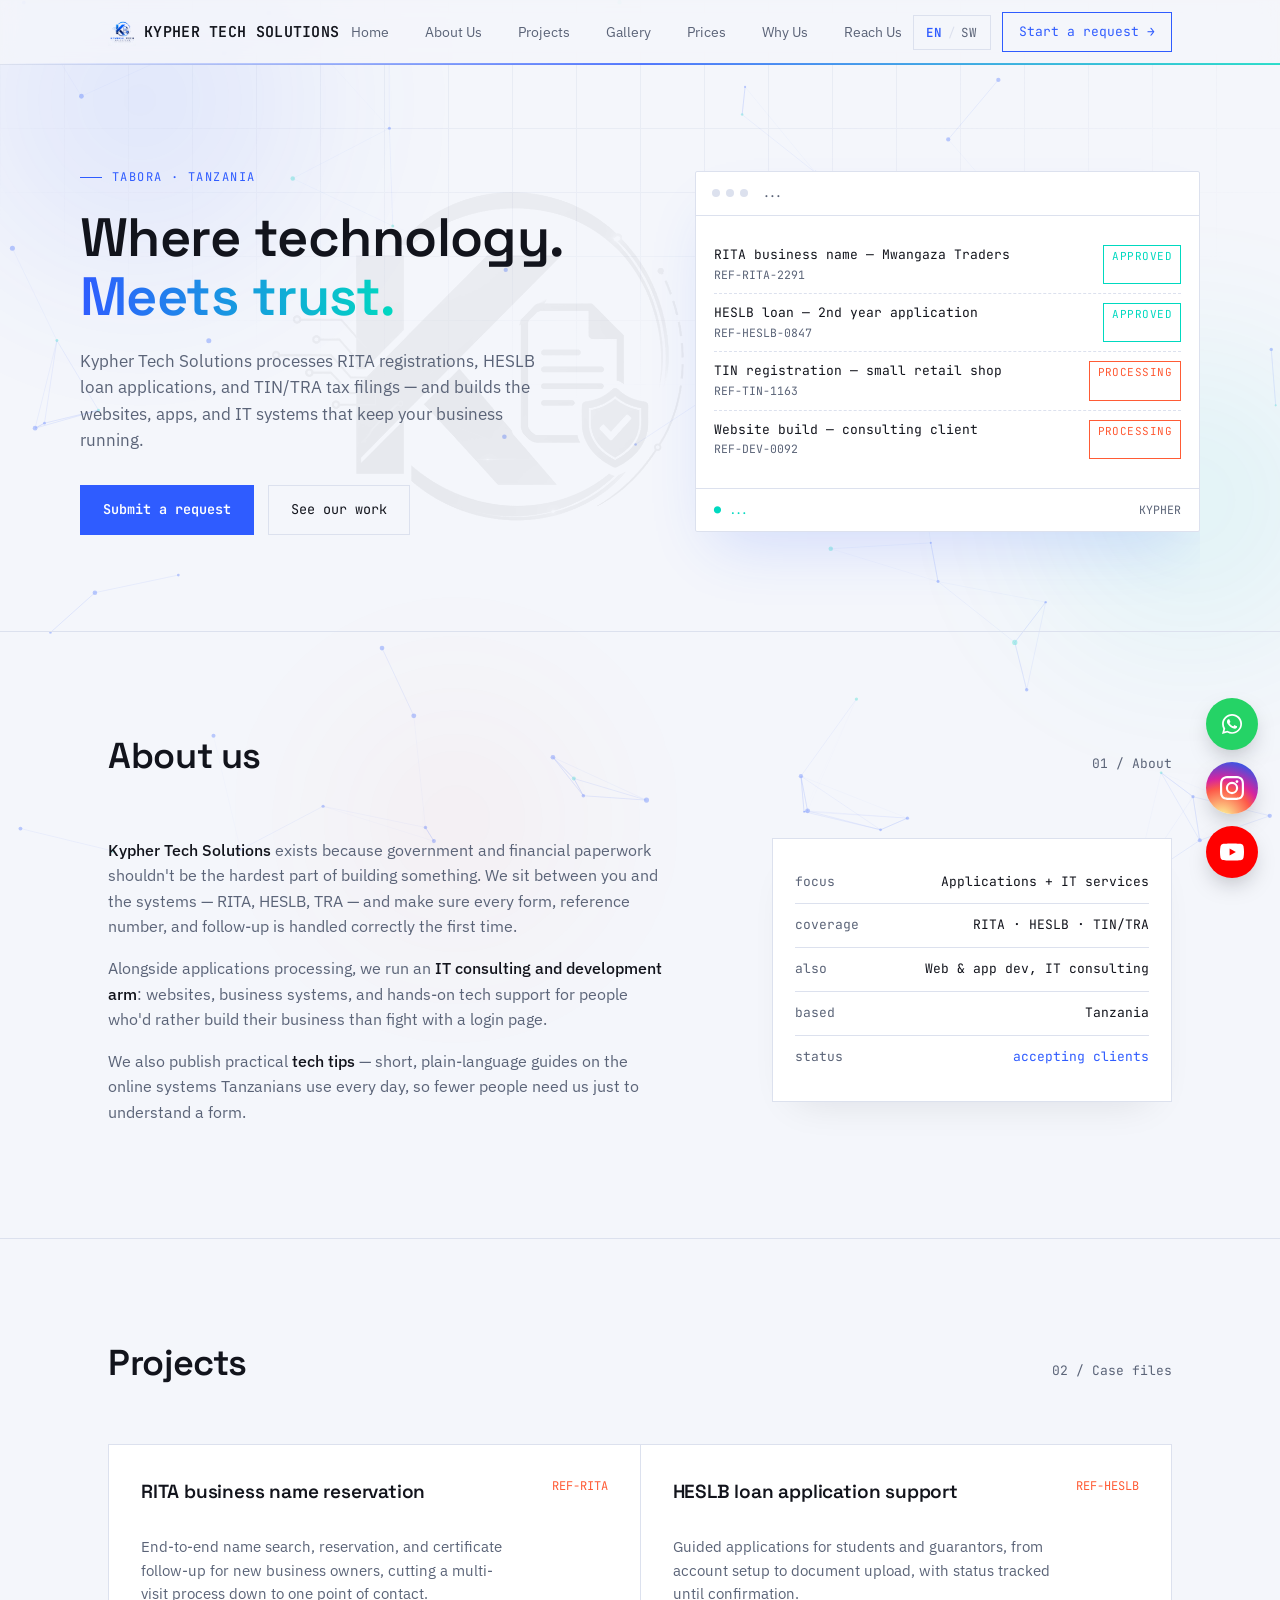
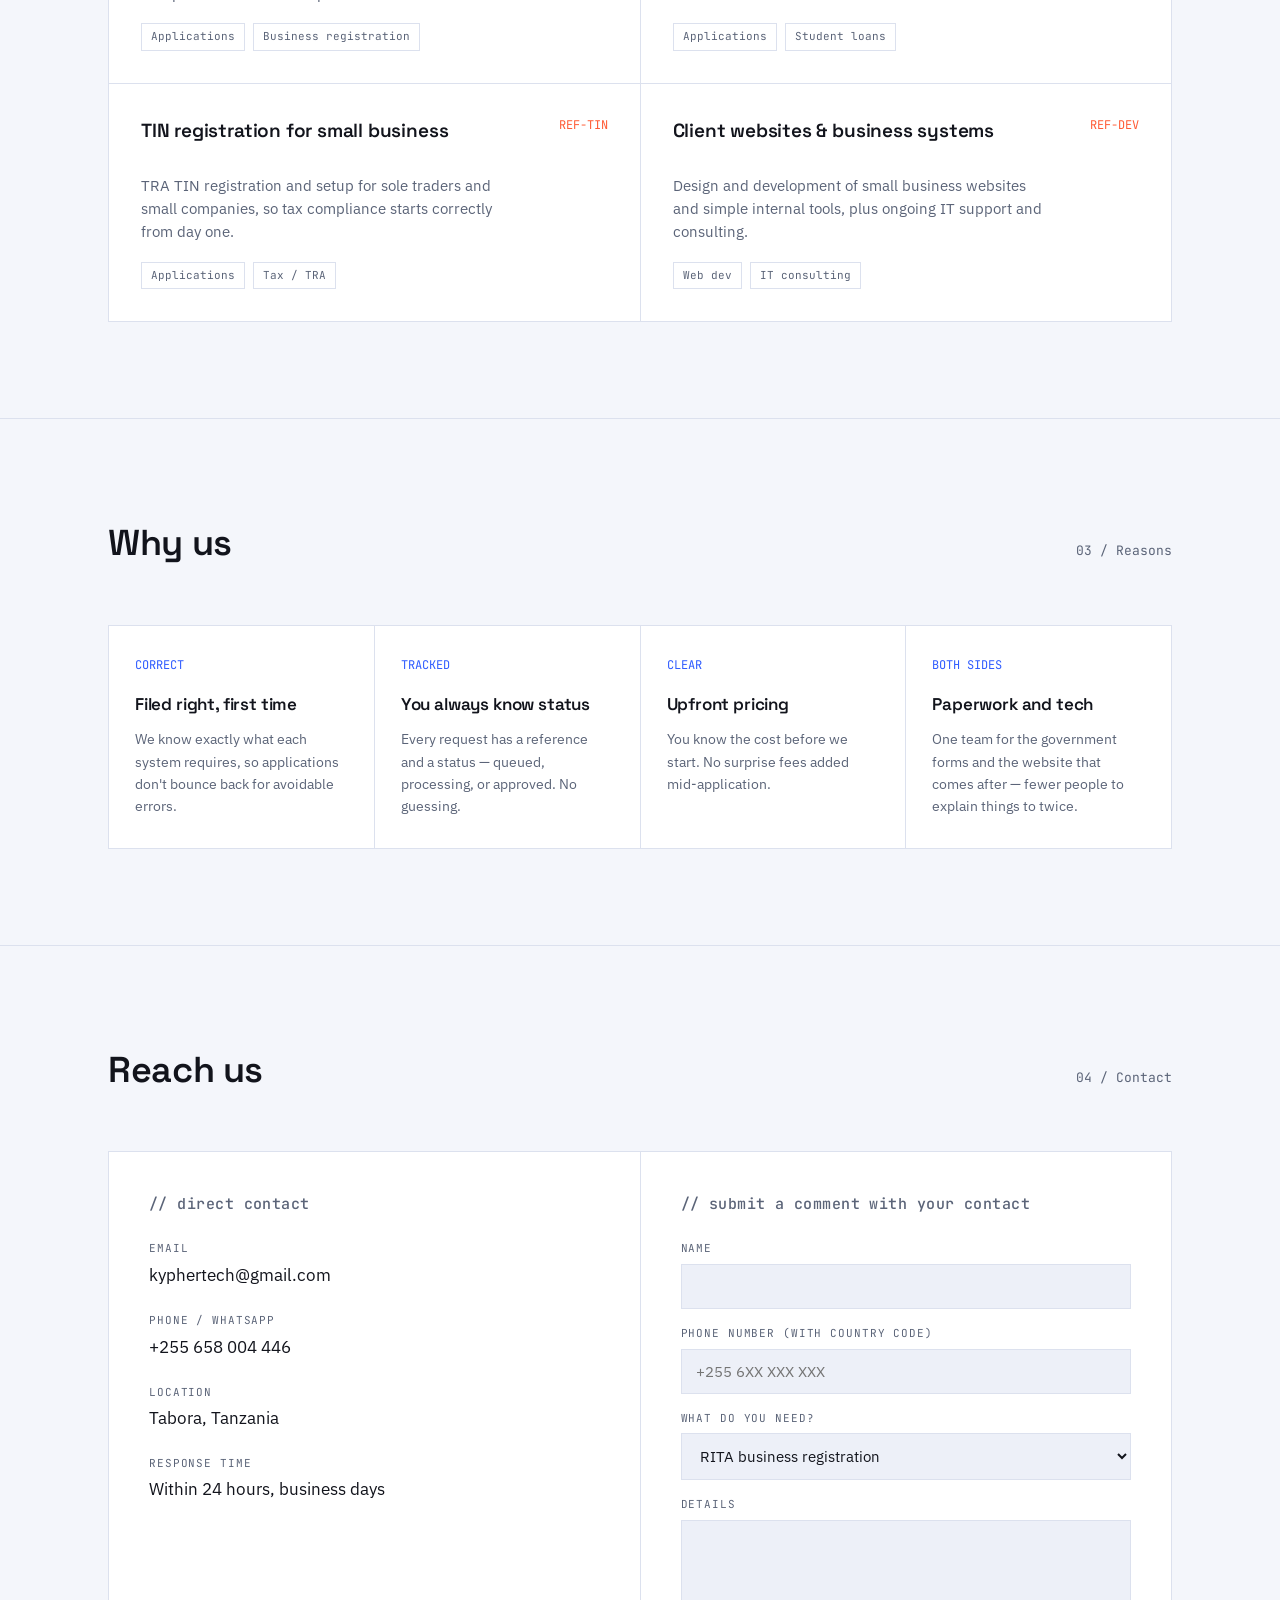
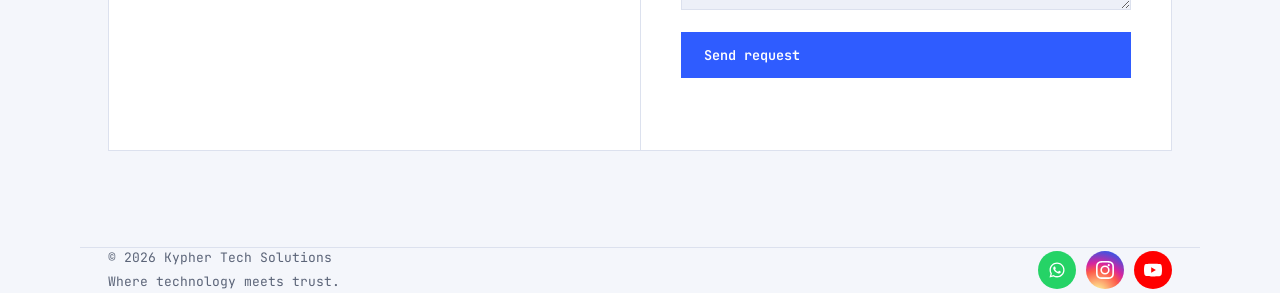
==== index.html @ a8830e77 "Add files via upload" ====
<!DOCTYPE html>
<html lang="en">
<head>
<meta charset="UTF-8">
<meta name="viewport" content="width=device-width, initial-scale=1.0">
<title>Kypher Tech Solutions — Applications, Handled.</title>
<meta name="description" content="Kypher Tech Solutions: RITA, HESLB and TIN applications, IT consulting, and web & app development.">
<link rel="preconnect" href="https://fonts.googleapis.com">
<link href="https://fonts.googleapis.com/css2?family=Space+Grotesk:wght@400;500;600;700&family=IBM+Plex+Sans:wght@400;500;600&family=JetBrains+Mono:wght@400;500;600&display=swap" rel="stylesheet">
<link rel="stylesheet" href="style.css">
</head>
<body>
<canvas id="bg-particles"></canvas>
<div class="ambient-light light-1"></div>
<div class="ambient-light light-2"></div>
<div class="ambient-light light-3"></div>

<header>
  <nav class="wrap">
    <div class="logo"><img src="assets/logo.png" alt="Kypher Tech Solutions" class="logo-img"><span>KYPHER TECH SOLUTIONS</span></div>
    <div class="navlinks" id="navlinks">
      <a href="index.html" data-i18n="nav_home">Home</a>
      <a href="#about" data-i18n="nav_about">About Us</a>
      <a href="#projects" data-i18n="nav_projects">Projects</a>
      <a href="gallery.html" data-i18n="nav_gallery">Gallery</a>
      <a href="prices.html" data-i18n="nav_prices">Prices</a>
      <a href="#why" data-i18n="nav_why">Why Us</a>
      <a href="#reach" data-i18n="nav_reach">Reach Us</a>
    </div>
    <button class="lang-toggle mono" id="langToggle" aria-label="Switch language" data-lang="en">
      <span class="lang-opt lang-en">EN</span><span class="lang-sep">/</span><span class="lang-opt lang-sw">SW</span>
    </button>
    <a href="#reach" class="navcta" data-i18n="nav_cta">Start a request →</a>
    <button class="menu-btn" id="menuBtn" aria-label="Toggle menu" aria-expanded="false">☰</button>
  </nav>
<div class="nav-glow-line"></div>
</header>

<main>
  <section class="hero wrap" style="border-top:none;">
    <img src="assets/logo-icon.png" alt="" class="hero-watermark" aria-hidden="true">
    <div>
      <div class="eyebrow" data-i18n="hero_eyebrow">Tabora · Tanzania</div>
      <h1 data-i18n="hero_h1">Where technology.<br><em>Meets trust.</em></h1>
      <p data-i18n="hero_p">Kypher Tech Solutions processes RITA registrations, HESLB loan applications, and TIN/TRA tax filings — and builds the websites, apps, and IT systems that keep your business running.</p>
      <div class="btnrow">
        <a href="#reach" class="btn btn-primary" data-i18n="hero_btn_primary">Submit a request</a>
        <a href="#projects" class="btn btn-ghost" data-i18n="hero_btn_ghost">See our work</a>
      </div>
    </div>

    <div class="console reveal in" id="console">
      <div class="console-bar">
        <div class="dots"><span></span><span></span><span></span></div>
        ...
      </div>
      <div class="console-body" id="consoleBody"></div>
      <div class="console-foot">
        <span class="live">...</span>
        <span>KYPHER</span>
      </div>
    </div>
  </section>

  <section id="about">
    <div class="wrap">
      <div class="sec-head">
        <h2 data-i18n="about_h2">About us</h2>
        <span class="sec-num mono" data-i18n="about_num">01 / About</span>
      </div>
      <div class="about-grid">
        <div>
          <p data-i18n="about_p1"><strong>Kypher Tech Solutions</strong> exists because government and financial paperwork shouldn't be the hardest part of building something. We sit between you and the systems — RITA, HESLB, TRA — and make sure every form, reference number, and follow-up is handled correctly the first time.</p>
          <p data-i18n="about_p2">Alongside applications processing, we run an <strong>IT consulting and development arm</strong>: websites, business systems, and hands-on tech support for people who'd rather build their business than fight with a login page.</p>
          <p data-i18n="about_p3">We also publish practical <strong>tech tips</strong> — short, plain-language guides on the online systems Tanzanians use every day, so fewer people need us just to understand a form.</p>
        </div>
        <div class="spec mono">
          <div class="spec-row"><span class="k" data-i18n="about_spec_focus_k">focus</span><span class="v" data-i18n="about_spec_focus_v">Applications + IT services</span></div>
          <div class="spec-row"><span class="k" data-i18n="about_spec_coverage_k">coverage</span><span class="v">RITA · HESLB · TIN/TRA</span></div>
          <div class="spec-row"><span class="k" data-i18n="about_spec_also_k">also</span><span class="v" data-i18n="about_spec_also_v">Web & app dev, IT consulting</span></div>
          <div class="spec-row"><span class="k" data-i18n="about_spec_based_k">based</span><span class="v">Tanzania</span></div>
          <div class="spec-row"><span class="k" data-i18n="about_spec_status_k">status</span><span class="v" style="color:var(--cyan);" data-i18n="about_spec_status_v">accepting clients</span></div>
        </div>
      </div>
    </div>
  </section>

  <section id="projects">
    <div class="wrap">
      <div class="sec-head">
        <h2 data-i18n="projects_h2">Projects</h2>
        <span class="sec-num mono" data-i18n="projects_num">02 / Case files</span>
      </div>
      <div class="cases">
        <div class="case reveal">
          <div class="case-top"><h3 data-i18n="case1_title">RITA business name reservation</h3><span class="case-ref mono">REF-RITA</span></div>
          <p data-i18n="case1_p">End-to-end name search, reservation, and certificate follow-up for new business owners, cutting a multi-visit process down to one point of contact.</p>
          <div class="case-tags"><span data-i18n="tag_applications">Applications</span><span data-i18n="tag_business_reg">Business registration</span></div>
        </div>
        <div class="case reveal">
          <div class="case-top"><h3 data-i18n="case2_title">HESLB loan application support</h3><span class="case-ref mono">REF-HESLB</span></div>
          <p data-i18n="case2_p">Guided applications for students and guarantors, from account setup to document upload, with status tracked until confirmation.</p>
          <div class="case-tags"><span data-i18n="tag_applications">Applications</span><span data-i18n="tag_student_loans">Student loans</span></div>
        </div>
        <div class="case reveal">
          <div class="case-top"><h3 data-i18n="case3_title">TIN registration for small business</h3><span class="case-ref mono">REF-TIN</span></div>
          <p data-i18n="case3_p">TRA TIN registration and setup for sole traders and small companies, so tax compliance starts correctly from day one.</p>
          <div class="case-tags"><span data-i18n="tag_applications">Applications</span><span data-i18n="tag_tax">Tax / TRA</span></div>
        </div>
        <div class="case reveal">
          <div class="case-top"><h3 data-i18n="case4_title">Client websites & business systems</h3><span class="case-ref mono">REF-DEV</span></div>
          <p data-i18n="case4_p">Design and development of small business websites and simple internal tools, plus ongoing IT support and consulting.</p>
          <div class="case-tags"><span data-i18n="tag_webdev">Web dev</span><span data-i18n="tag_itconsulting">IT consulting</span></div>
        </div>
      </div>
    </div>
  </section>

  <section id="why">
    <div class="wrap">
      <div class="sec-head">
        <h2 data-i18n="why_h2">Why us</h2>
        <span class="sec-num mono" data-i18n="why_num">03 / Reasons</span>
      </div>
      <div class="why-grid">
        <div class="why reveal">
          <div class="n mono" data-i18n="why1_n">CORRECT</div>
          <h3 data-i18n="why1_h3">Filed right, first time</h3>
          <p data-i18n="why1_p">We know exactly what each system requires, so applications don't bounce back for avoidable errors.</p>
        </div>
        <div class="why reveal">
          <div class="n mono" data-i18n="why2_n">TRACKED</div>
          <h3 data-i18n="why2_h3">You always know status</h3>
          <p data-i18n="why2_p">Every request has a reference and a status — queued, processing, or approved. No guessing.</p>
        </div>
        <div class="why reveal">
          <div class="n mono" data-i18n="why3_n">CLEAR</div>
          <h3 data-i18n="why3_h3">Upfront pricing</h3>
          <p data-i18n="why3_p">You know the cost before we start. No surprise fees added mid-application.</p>
        </div>
        <div class="why reveal">
          <div class="n mono" data-i18n="why4_n">BOTH SIDES</div>
          <h3 data-i18n="why4_h3">Paperwork and tech</h3>
          <p data-i18n="why4_p">One team for the government forms and the website that comes after — fewer people to explain things to twice.</p>
        </div>
      </div>
    </div>
  </section>

  <section id="reach">
    <div class="wrap">
      <div class="sec-head">
        <h2 data-i18n="reach_h2">Reach us</h2>
        <span class="sec-num mono" data-i18n="reach_num">04 / Contact</span>
      </div>
      <div class="reach">
        <div class="reach-panel">
          <h3 data-i18n="reach_panel1_h3">// direct contact</h3>
          <div class="contact-row">
            <div class="contact-item">
              <span class="label" data-i18n="label_email">Email</span>
              <a class="val" href="mailto:kyphertech@gmail.com">kyphertech@gmail.com</a>
            </div>
            <div class="contact-item">
              <span class="label" data-i18n="label_phone">Phone / WhatsApp</span>
              <a class="val" href="tel:+255658004446">+255 658 004 446</a>
            </div>
            <div class="contact-item">
              <span class="label" data-i18n="label_location">Location</span>
              <span class="val">Tabora, Tanzania</span>
            </div>
            <div class="contact-item">
              <span class="label" data-i18n="label_response">Response time</span>
              <span class="val" data-i18n="val_response">Within 24 hours, business days</span>
            </div>
          </div>
        </div>
        <div class="reach-panel">
          <h3 data-i18n="reach_panel2_h3">// submit a comment with your contact</h3>
          <!--
            This form uses Formspree (formspree.io) — works on any static host,
            including GitHub Pages, unlike Netlify Forms.

            SETUP (one-time):
            1. Go to formspree.io and sign up free
            2. Create a new form — Formspree gives you an endpoint like:
               https://formspree.io/f/abcdwxyz
            3. Replace YOUR_FORM_ID below (in the form's action attribute)
               with your real ID
            4. Submissions will arrive in your Formspree dashboard + email
          -->
          <form id="contactForm" action="https://formspree.io/f/xkjwljed" method="POST">
            <div class="field">
              <label for="name" data-i18n="form_name">Name</label>
              <input id="name" name="name" type="text" required>
            </div>
            <div class="field">
              <label for="phone" data-i18n="form_phone">Phone number (with country code)</label>
              <input id="phone" name="phone" type="tel" placeholder="+255 6XX XXX XXX" pattern="^\+[0-9\s]{8,16}$" required>
            </div>
            <div class="field">
              <label for="service" data-i18n="form_service">What do you need?</label>
              <select id="service" name="service">
                <option data-i18n="opt_rita">RITA business registration</option>
                <option data-i18n="opt_heslb">HESLB loan application</option>
                <option data-i18n="opt_tin">TIN / TRA registration</option>
                <option data-i18n="opt_web">Website or app development</option>
                <option data-i18n="opt_it">IT consulting</option>
                <option data-i18n="opt_other">Something else</option>
              </select>
            </div>
            <div class="field">
              <label for="msg" data-i18n="form_details">Details</label>
              <textarea id="msg" name="message" required></textarea>
            </div>
            <button type="submit" class="btn btn-primary" data-i18n="form_submit">Send request</button>
            <p class="form-note mono" id="formNote"></p>
          </form>
        </div>
      </div>
    </div>
  </section>
</main>

<footer class="wrap">
  <div class="footer-left">
    <span>© 2026 Kypher Tech Solutions</span>
    <span data-i18n="footer_tagline">where Technology meets trust.</span>
  </div>
  <div class="footer-social">
    <a class="social-btn whatsapp" href="https://wa.me/255658004446" target="_blank" rel="noopener" aria-label="Chat on WhatsApp">
      <svg viewBox="0 0 24 24"><path d="M12.04 2c-5.52 0-10 4.48-10 10 0 1.77.46 3.45 1.27 4.9L2 22l5.25-1.38a9.95 9.95 0 0 0 4.79 1.22h.01c5.52 0 10-4.48 10-10s-4.48-9.84-10.01-9.84zm0 18.13a8.2 8.2 0 0 1-4.19-1.15l-.3-.18-3.11.82.83-3.04-.2-.31a8.19 8.19 0 0 1-1.26-4.37c0-4.54 3.7-8.24 8.25-8.24 4.54 0 8.23 3.7 8.23 8.24 0 4.55-3.69 8.23-8.25 8.23zm4.52-6.16c-.25-.12-1.47-.72-1.7-.81-.23-.08-.39-.12-.56.13-.17.24-.64.8-.78.97-.14.17-.29.19-.53.06-.25-.12-1.05-.39-2-1.23-.74-.66-1.24-1.47-1.39-1.72-.14-.25-.02-.38.11-.5.11-.11.25-.29.37-.43.12-.15.16-.25.25-.42.08-.16.04-.31-.02-.43-.06-.12-.56-1.35-.77-1.85-.2-.48-.41-.42-.56-.43h-.48c-.16 0-.43.06-.66.31s-.87.85-.87 2.08.89 2.41 1.02 2.58c.12.16 1.75 2.68 4.25 3.75.59.26 1.05.41 1.41.53.6.19 1.14.16 1.57.1.48-.07 1.47-.6 1.68-1.18.21-.58.21-1.07.14-1.18-.06-.1-.23-.16-.48-.28z"/></svg>
    </a>
    <a class="social-btn instagram" href="https://www.instagram.com/kypher.tch?igsi=Z3k5cGc0enJxcHho" target="_blank" rel="noopener" aria-label="Kypher Tech on Instagram">
      <svg viewBox="0 0 24 24"><path d="M12 2.16c3.2 0 3.58.01 4.85.07 1.17.05 1.8.25 2.23.41.55.22.95.47 1.37.89.42.42.67.82.89 1.37.16.42.36 1.05.41 2.23.06 1.27.07 1.65.07 4.85s-.01 3.58-.07 4.85c-.05 1.17-.25 1.8-.41 2.23-.22.55-.47.95-.89 1.37-.42.42-.82.67-1.37.89-.42.16-1.05.36-2.23.41-1.27.06-1.65.07-4.85.07s-3.58-.01-4.85-.07c-1.17-.05-1.8-.25-2.23-.41-.55-.22-.95-.47-1.37-.89-.42-.42-.67-.82-.89-1.37-.16-.42-.36-1.05-.41-2.23-.06-1.27-.07-1.65-.07-4.85s.01-3.58.07-4.85c.05-1.17.25-1.8.41-2.23.22-.55.47-.95.89-1.37.42-.42.82-.67 1.37-.89.42-.16 1.05-.36 2.23-.41 1.27-.06 1.65-.07 4.85-.07M12 0C8.74 0 8.33.01 7.05.07 5.78.13 4.9.33 4.14.63c-.79.31-1.46.72-2.13 1.38C1.35 2.68.94 3.35.63 4.14.33 4.9.14 5.78.07 7.05.01 8.33 0 8.74 0 12s.01 3.67.07 4.95c.06 1.27.26 2.15.56 2.91.31.79.72 1.46 1.38 2.13.66.66 1.34 1.07 2.13 1.38.76.3 1.64.5 2.91.56 1.28.06 1.69.07 4.95.07s3.67-.01 4.95-.07c1.27-.06 2.15-.26 2.91-.56.79-.31 1.46-.72 2.13-1.38.66-.66 1.07-1.34 1.38-2.13.3-.76.5-1.64.56-2.91.06-1.28.07-1.69.07-4.95s-.01-3.67-.07-4.95c-.06-1.27-.26-2.15-.56-2.91-.31-.79-.72-1.46-1.38-2.13C21.32 1.35 20.65.94 19.86.63c-.76-.3-1.64-.5-2.91-.56C15.67.01 15.26 0 12 0zm0 5.84a6.16 6.16 0 1 0 0 12.32 6.16 6.16 0 0 0 0-12.32zm0 10.16a4 4 0 1 1 0-8 4 4 0 0 1 0 8zm6.41-10.4a1.44 1.44 0 1 1-2.88 0 1.44 1.44 0 0 1 2.88 0z"/></svg>
    </a>
    <a class="social-btn youtube" href="https://www.youtube.com/@Kypher_tech_solutions" target="_blank" rel="noopener" aria-label="Kypher Tech on YouTube">
      <svg viewBox="0 0 24 24"><path d="M23.5 6.19a3.02 3.02 0 0 0-2.12-2.14C19.51 3.5 12 3.5 12 3.5s-7.51 0-9.38.55A3.02 3.02 0 0 0 .5 6.19 31.6 31.6 0 0 0 0 12a31.6 31.6 0 0 0 .5 5.81 3.02 3.02 0 0 0 2.12 2.14c1.87.55 9.38.55 9.38.55s7.51 0 9.38-.55a3.02 3.02 0 0 0 2.12-2.14A31.6 31.6 0 0 0 24 12a31.6 31.6 0 0 0-.5-5.81zM9.6 15.6V8.4l6.27 3.6-6.27 3.6z"/></svg>
    </a>
  </div>
</footer>

<div class="social-float">
  <a class="social-btn whatsapp" href="https://wa.me/255658004446" target="_blank" rel="noopener" aria-label="Chat on WhatsApp">
    <svg viewBox="0 0 24 24"><path d="M12.04 2c-5.52 0-10 4.48-10 10 0 1.77.46 3.45 1.27 4.9L2 22l5.25-1.38a9.95 9.95 0 0 0 4.79 1.22h.01c5.52 0 10-4.48 10-10s-4.48-9.84-10.01-9.84zm0 18.13a8.2 8.2 0 0 1-4.19-1.15l-.3-.18-3.11.82.83-3.04-.2-.31a8.19 8.19 0 0 1-1.26-4.37c0-4.54 3.7-8.24 8.25-8.24 4.54 0 8.23 3.7 8.23 8.24 0 4.55-3.69 8.23-8.25 8.23zm4.52-6.16c-.25-.12-1.47-.72-1.7-.81-.23-.08-.39-.12-.56.13-.17.24-.64.8-.78.97-.14.17-.29.19-.53.06-.25-.12-1.05-.39-2-1.23-.74-.66-1.24-1.47-1.39-1.72-.14-.25-.02-.38.11-.5.11-.11.25-.29.37-.43.12-.15.16-.25.25-.42.08-.16.04-.31-.02-.43-.06-.12-.56-1.35-.77-1.85-.2-.48-.41-.42-.56-.43h-.48c-.16 0-.43.06-.66.31s-.87.85-.87 2.08.89 2.41 1.02 2.58c.12.16 1.75 2.68 4.25 3.75.59.26 1.05.41 1.41.53.6.19 1.14.16 1.57.1.48-.07 1.47-.6 1.68-1.18.21-.58.21-1.07.14-1.18-.06-.1-.23-.16-.48-.28z"/></svg>
  </a>
  <a class="social-btn instagram" href="https://www.instagram.com/kypher.tch?igsi=Z3k5cGc0enJxcHho" target="_blank" rel="noopener" aria-label="Kypher Tech on Instagram">
    <svg viewBox="0 0 24 24"><path d="M12 2.16c3.2 0 3.58.01 4.85.07 1.17.05 1.8.25 2.23.41.55.22.95.47 1.37.89.42.42.67.82.89 1.37.16.42.36 1.05.41 2.23.06 1.27.07 1.65.07 4.85s-.01 3.58-.07 4.85c-.05 1.17-.25 1.8-.41 2.23-.22.55-.47.95-.89 1.37-.42.42-.82.67-1.37.89-.42.16-1.05.36-2.23.41-1.27.06-1.65.07-4.85.07s-3.58-.01-4.85-.07c-1.17-.05-1.8-.25-2.23-.41-.55-.22-.95-.47-1.37-.89-.42-.42-.67-.82-.89-1.37-.16-.42-.36-1.05-.41-2.23-.06-1.27-.07-1.65-.07-4.85s.01-3.58.07-4.85c.05-1.17.25-1.8.41-2.23.22-.55.47-.95.89-1.37.42-.42.82-.67 1.37-.89.42-.16 1.05-.36 2.23-.41 1.27-.06 1.65-.07 4.85-.07M12 0C8.74 0 8.33.01 7.05.07 5.78.13 4.9.33 4.14.63c-.79.31-1.46.72-2.13 1.38C1.35 2.68.94 3.35.63 4.14.33 4.9.14 5.78.07 7.05.01 8.33 0 8.74 0 12s.01 3.67.07 4.95c.06 1.27.26 2.15.56 2.91.31.79.72 1.46 1.38 2.13.66.66 1.34 1.07 2.13 1.38.76.3 1.64.5 2.91.56 1.28.06 1.69.07 4.95.07s3.67-.01 4.95-.07c1.27-.06 2.15-.26 2.91-.56.79-.31 1.46-.72 2.13-1.38.66-.66 1.07-1.34 1.38-2.13.3-.76.5-1.64.56-2.91.06-1.28.07-1.69.07-4.95s-.01-3.67-.07-4.95c-.06-1.27-.26-2.15-.56-2.91-.31-.79-.72-1.46-1.38-2.13C21.32 1.35 20.65.94 19.86.63c-.76-.3-1.64-.5-2.91-.56C15.67.01 15.26 0 12 0zm0 5.84a6.16 6.16 0 1 0 0 12.32 6.16 6.16 0 0 0 0-12.32zm0 10.16a4 4 0 1 1 0-8 4 4 0 0 1 0 8zm6.41-10.4a1.44 1.44 0 1 1-2.88 0 1.44 1.44 0 0 1 2.88 0z"/></svg>
  </a>
  <a class="social-btn youtube" href="https://www.youtube.com/@Kypher_tech_solutions" target="_blank" rel="noopener" aria-label="Kypher Tech on YouTube">
    <svg viewBox="0 0 24 24"><path d="M23.5 6.19a3.02 3.02 0 0 0-2.12-2.14C19.51 3.5 12 3.5 12 3.5s-7.51 0-9.38.55A3.02 3.02 0 0 0 .5 6.19 31.6 31.6 0 0 0 0 12a31.6 31.6 0 0 0 .5 5.81 3.02 3.02 0 0 0 2.12 2.14c1.87.55 9.38.55 9.38.55s7.51 0 9.38-.55a3.02 3.02 0 0 0 2.12-2.14A31.6 31.6 0 0 0 24 12a31.6 31.6 0 0 0-.5-5.81zM9.6 15.6V8.4l6.27 3.6-6.27 3.6z"/></svg>
  </a>
</div>

<script src="particles.js"></script>
<script src="i18n.js"></script>
<script src="script.js"></script>
</body>
</html>
---- style.css ----
:root{
  --void:#F4F6FB;
  --panel:#FFFFFF;
  --panel-2:#EDF0F8;
  --line:#DCE1EE;
  --text:#12141C;
  --dim:#5B6478;
  --cyan:#2F5CFF;
  --cyan-2:#00D9C0;
  --amber:#FF5B35;
  --radius:2px;

  --whatsapp:#25D366;
  --instagram:#E1306C;
  --youtube:#FF0000;
}
*{margin:0;padding:0;box-sizing:border-box;}
html{scroll-behavior:smooth;}
body{
  background:var(--void);
  color:var(--text);
  font-family:'IBM Plex Sans',sans-serif;
  line-height:1.6;
  overflow-x:hidden;
}
::selection{background:var(--cyan);color:#fff;}
a{color:inherit;text-decoration:none;}
.mono{font-family:'JetBrains Mono',monospace;}
h1,h2,h3{font-family:'Space Grotesk',sans-serif;letter-spacing:-0.01em;}

/* background grid texture */
body::before{
  content:"";
  position:fixed;inset:0;
  background-image:
    linear-gradient(var(--line) 1px, transparent 1px),
    linear-gradient(90deg, var(--line) 1px, transparent 1px);
  background-size:64px 64px;
  opacity:0.5;
  pointer-events:none;
  z-index:0;
  mask-image:radial-gradient(ellipse 80% 60% at 50% 0%, black 30%, transparent 75%);
}

.wrap{max-width:1120px;margin:0 auto;padding:0 28px;position:relative;z-index:1;}

/* ---------- particle network background ---------- */
#bg-particles{
  position:fixed;inset:0;
  z-index:0;
  pointer-events:none;
  opacity:0.55;
}
@media (max-width:820px){
  #bg-particles{opacity:0.35;}
}

/* ---------- ambient light decoration ---------- */
.ambient-light{
  position:fixed;border-radius:50%;
  pointer-events:none;z-index:0;
  filter:blur(70px);
  opacity:0.35;
}
.ambient-light.light-1{
  width:520px;height:520px;top:-160px;left:-120px;
  background:radial-gradient(circle, rgba(47,92,255,0.35), transparent 70%);
  animation:driftA 22s ease-in-out infinite alternate;
}
.ambient-light.light-2{
  width:460px;height:460px;top:30vh;right:-140px;
  background:radial-gradient(circle, rgba(0,217,192,0.3), transparent 70%);
  animation:driftB 26s ease-in-out infinite alternate;
}
.ambient-light.light-3{
  width:400px;height:400px;bottom:-120px;left:20vw;
  background:radial-gradient(circle, rgba(255,91,53,0.16), transparent 70%);
  animation:driftA 30s ease-in-out infinite alternate-reverse;
}
@keyframes driftA{
  from{transform:translate(0,0);}
  to{transform:translate(60px,40px);}
}
@keyframes driftB{
  from{transform:translate(0,0);}
  to{transform:translate(-50px,60px);}
}
@media (max-width:820px){
  .ambient-light{opacity:0.22;}
}

@media (prefers-reduced-motion: reduce){
  *{animation-duration:0.01ms !important; animation-iteration-count:1 !important; transition-duration:0.01ms !important; scroll-behavior:auto !important;}
}

/* NAV */
header{
  position:fixed;top:0;left:0;right:0;
  z-index:50;
  background:rgba(244,246,251,0.82);
  backdrop-filter:blur(10px);
  border-bottom:1px solid var(--line);
  animation:dropIn .5s ease both;
}
.nav-glow-line{
  position:absolute;left:0;right:0;bottom:-1px;height:2px;
  background:linear-gradient(90deg, transparent, var(--cyan), var(--cyan-2), var(--cyan), transparent);
  background-size:200% 100%;
  animation:glowSlide 6s linear infinite;
  opacity:0.8;
}
@keyframes glowSlide{
  0%{background-position:200% 0;}
  100%{background-position:-200% 0;}
}
@keyframes dropIn{from{transform:translateY(-100%);}to{transform:translateY(0);}}
nav.wrap{
  display:flex;align-items:center;justify-content:space-between;
  height:64px;
}
.logo{
  font-family:'JetBrains Mono',monospace;
  font-weight:600;
  font-size:15px;
  letter-spacing:0.02em;
  display:flex;align-items:center;gap:8px;
}
.logo .dot{width:7px;height:7px;background:var(--cyan);border-radius:50%;box-shadow:0 0 8px var(--cyan);flex:none;animation:pulseDot 2.4s ease-in-out infinite;}
@keyframes pulseDot{0%,100%{opacity:1;}50%{opacity:0.35;}}
.logo-img{height:28px;width:auto;display:block;}
.navlinks{display:flex;gap:36px;font-size:14px;}
.navlinks a{color:var(--dim);transition:color .2s;position:relative;}
.navlinks a:hover, .navlinks a:focus-visible{color:var(--text);}
.navlinks a::after{
  content:"";position:absolute;left:0;bottom:-6px;width:0;height:2px;background:linear-gradient(90deg,var(--cyan),var(--cyan-2));
  transition:width .25s;
}
.navlinks a:hover::after{width:100%;}
.navcta{
  font-family:'JetBrains Mono',monospace;
  font-size:13px;
  padding:9px 16px;
  border:1px solid var(--cyan);
  color:var(--cyan);
  transition:all .2s;
  animation:ctaBreathe 3.2s ease-in-out infinite;
}
@keyframes ctaBreathe{
  0%,100%{box-shadow:0 0 0 rgba(47,92,255,0);}
  50%{box-shadow:0 0 14px rgba(47,92,255,0.28);}
}
.navcta:hover{background:var(--cyan);color:#fff;box-shadow:0 0 20px rgba(47,92,255,0.35);animation:none;}
.menu-btn{display:none;background:none;border:1px solid var(--line);color:var(--text);width:40px;height:40px;font-size:18px;cursor:pointer;}

.lang-toggle{
  font-size:12.5px;letter-spacing:0.03em;
  padding:8px 12px;border:1px solid var(--line);background:none;color:var(--dim);
  cursor:pointer;display:flex;align-items:center;gap:5px;transition:border-color .2s;
}
.lang-toggle:hover{border-color:var(--cyan);}
.lang-toggle .lang-sep{color:var(--line);}
.lang-toggle .lang-opt{transition:color .2s, font-weight .2s;}
.lang-toggle[data-lang="en"] .lang-en{color:var(--cyan);font-weight:600;}
.lang-toggle[data-lang="en"] .lang-sw{color:var(--dim);}
.lang-toggle[data-lang="sw"] .lang-sw{color:var(--cyan);font-weight:600;}
.lang-toggle[data-lang="sw"] .lang-en{color:var(--dim);}

@media (max-width:820px){
  .navlinks{
    position:fixed;top:64px;left:0;right:0;
    background:var(--void);border-bottom:1px solid var(--line);
    flex-direction:column;gap:0;
    max-height:0;overflow:hidden;
    transition:max-height .3s ease;
  }
  .navlinks.open{max-height:320px;}
  .navlinks a{padding:16px 28px;border-bottom:1px solid var(--line);width:100%;}
  .navlinks a::after{display:none;}
  .navcta{display:none;}
  .menu-btn{display:block;}
}

/* HERO */
.hero{
  padding:168px 0 96px;
  display:grid;grid-template-columns:1.05fr 0.95fr;gap:56px;align-items:center;
  position:relative;
  overflow:hidden;
}
.hero-watermark{
  position:absolute;
  top:50%;left:8%;
  width:640px;max-width:70vw;
  transform:translateY(-50%);
  opacity:0.05;
  filter:grayscale(1) brightness(0.6);
  pointer-events:none;
  z-index:0;
  user-select:none;
  animation:float 8s ease-in-out infinite;
}
@keyframes float{0%,100%{transform:translateY(-50%);}50%{transform:translateY(calc(-50% - 14px));}}
.hero > div, .hero .console{position:relative;z-index:1;}
.hero > div{animation:fadeUp .7s ease both;}
.hero .console{animation:fadeUp .7s ease .15s both;}
@keyframes fadeUp{from{opacity:0;transform:translateY(22px);}to{opacity:1;transform:translateY(0);}}
.eyebrow{
  font-family:'JetBrains Mono',monospace;
  font-size:12px;color:var(--cyan);
  letter-spacing:0.12em;text-transform:uppercase;
  display:flex;align-items:center;gap:10px;margin-bottom:22px;
}
.eyebrow::before{content:"";width:22px;height:1px;background:var(--cyan);}
.hero h1{
  font-size:clamp(34px,4.6vw,54px);
  font-weight:600;
  line-height:1.08;
  margin-bottom:22px;
}
.hero h1 em{
  font-style:normal;
  background:linear-gradient(90deg,var(--cyan),var(--cyan-2));
  -webkit-background-clip:text;background-clip:text;color:transparent;
}
.hero p{color:var(--dim);font-size:16.5px;max-width:46ch;margin-bottom:32px;}
.btnrow{display:flex;gap:14px;flex-wrap:wrap;}
.btn{
  font-family:'JetBrains Mono',monospace;font-size:13.5px;
  padding:13px 22px;
  display:inline-flex;align-items:center;gap:8px;
  border:1px solid var(--line);
  transition:all .2s;
  cursor:pointer;
  background:none;
}
.btn-primary{background:var(--cyan);color:#fff;border-color:var(--cyan);font-weight:600;}
.btn-primary:hover{background:#1a45f0;box-shadow:0 8px 24px rgba(47,92,255,0.35);transform:translateY(-2px);}
.btn-ghost{color:var(--text);border-color:var(--line);}
.btn-ghost:hover{border-color:var(--cyan);color:var(--cyan);transform:translateY(-2px);}

/* terminal console — signature element */
.console{
  background:var(--panel);
  border:1px solid var(--line);
  border-radius:var(--radius);
  font-family:'JetBrains Mono',monospace;
  font-size:13px;
  overflow:hidden;
  box-shadow:0 30px 60px -20px rgba(47,92,255,0.18);
}
.console-bar{
  display:flex;align-items:center;gap:8px;
  padding:12px 16px;border-bottom:1px solid var(--line);
  color:var(--dim);font-size:12px;
}
.console-bar .dots{display:flex;gap:6px;margin-right:6px;}
.console-bar .dots span{width:8px;height:8px;border-radius:50%;background:var(--line);}
.console-body{padding:20px 18px;min-height:260px;}
.console-line{display:flex;justify-content:space-between;gap:10px;padding:9px 0;border-bottom:1px dashed var(--line);opacity:0;animation:reveal .4s forwards;}
.console-line:last-child{border-bottom:none;}
.console-line .task{color:var(--text);}
.console-line .ref{color:var(--dim);font-size:11.5px;}
.status{padding:2px 8px;font-size:11px;letter-spacing:0.04em;border:1px solid;white-space:nowrap;}
.status.approved{color:var(--cyan-2);border-color:var(--cyan-2);}
.status.processing{color:var(--amber);border-color:var(--amber);}
@keyframes reveal{to{opacity:1;}}
.console-foot{
  padding:12px 18px;border-top:1px solid var(--line);
  color:var(--dim);font-size:11.5px;display:flex;justify-content:space-between;
}
.console-foot .live{color:var(--cyan-2);}
.live::before{content:"● ";animation:pulseDot 1.6s ease-in-out infinite;}

@media (max-width:900px){
  .hero{grid-template-columns:1fr;padding-top:132px;}
}

/* SECTION shared */
section{padding:96px 0;border-top:1px solid var(--line);position:relative;z-index:1;}
.sec-head{display:flex;align-items:baseline;justify-content:space-between;gap:24px;margin-bottom:52px;flex-wrap:wrap;}
.sec-head h2{font-size:clamp(26px,3vw,36px);font-weight:600;}
.sec-num{font-family:'JetBrains Mono',monospace;color:var(--dim);font-size:13px;}

/* ABOUT */
.about-grid{display:grid;grid-template-columns:1.2fr 0.8fr;gap:64px;}
.about-grid p{color:var(--dim);margin-bottom:16px;max-width:56ch;}
.about-grid p strong{color:var(--text);font-weight:500;}
.spec{
  background:var(--panel);border:1px solid var(--line);
  padding:22px;font-family:'JetBrains Mono',monospace;font-size:13px;height:fit-content;
  box-shadow:0 20px 40px -24px rgba(18,20,28,0.12);
}
.spec-row{display:flex;justify-content:space-between;padding:11px 0;border-bottom:1px solid var(--line);gap:16px;}
.spec-row:last-child{border-bottom:none;}
.spec-row .k{color:var(--dim);}
.spec-row .v{color:var(--text);text-align:right;}
@media (max-width:820px){.about-grid{grid-template-columns:1fr;}}

/* PROJECTS / case files */
.cases{display:grid;grid-template-columns:repeat(2,1fr);gap:1px;background:var(--line);border:1px solid var(--line);}
.case{background:var(--panel);padding:32px;transition:all .25s;}
.case:hover{background:var(--panel-2);transform:translateY(-3px);box-shadow:0 16px 32px -20px rgba(18,20,28,0.18), 0 0 0 1px rgba(47,92,255,0.15), 0 0 24px -4px rgba(47,92,255,0.25);}
.case-top{display:flex;justify-content:space-between;align-items:flex-start;margin-bottom:18px;}
.case-ref{font-family:'JetBrains Mono',monospace;color:var(--amber);font-size:12px;}
.case h3{font-size:19px;margin-bottom:10px;font-weight:600;}
.case p{color:var(--dim);font-size:14.5px;max-width:42ch;}
.case-tags{display:flex;gap:8px;margin-top:18px;flex-wrap:wrap;}
.case-tags span{font-family:'JetBrains Mono',monospace;font-size:11px;color:var(--dim);border:1px solid var(--line);padding:4px 9px;}
@media (max-width:820px){.cases{grid-template-columns:1fr;}}

/* WHY US */
.why-grid{display:grid;grid-template-columns:repeat(4,1fr);gap:1px;background:var(--line);border:1px solid var(--line);}
.why{background:var(--panel);padding:30px 26px;transition:all .25s;}
.why:hover{transform:translateY(-3px);box-shadow:0 16px 32px -20px rgba(18,20,28,0.18), 0 0 0 1px rgba(0,217,192,0.18), 0 0 24px -4px rgba(0,217,192,0.28);}
.why .n{font-family:'JetBrains Mono',monospace;color:var(--cyan);font-size:12px;margin-bottom:16px;}
.why h3{font-size:17px;margin-bottom:10px;font-weight:600;}
.why p{color:var(--dim);font-size:14px;}
@media (max-width:900px){.why-grid{grid-template-columns:1fr 1fr;}}
@media (max-width:560px){.why-grid{grid-template-columns:1fr;}}

/* REACH US */
.reach{display:grid;grid-template-columns:1fr 1fr;gap:1px;background:var(--line);border:1px solid var(--line);}
.reach-panel{background:var(--panel);padding:40px;}
.reach-panel h3{font-size:15px;margin-bottom:24px;color:var(--dim);font-family:'JetBrains Mono',monospace;font-weight:500;letter-spacing:0.03em;}
.contact-row{display:flex;flex-direction:column;gap:22px;}
.contact-item{display:flex;flex-direction:column;gap:4px;}
.contact-item .label{font-family:'JetBrains Mono',monospace;font-size:11px;color:var(--dim);letter-spacing:0.08em;text-transform:uppercase;}
.contact-item .val{font-size:17px;}
.contact-item a{border-bottom:1px solid transparent;transition:border-color .2s, color .2s;}
.contact-item a:hover{color:var(--cyan);border-color:var(--cyan);}
form{display:flex;flex-direction:column;gap:16px;}
.field{display:flex;flex-direction:column;gap:6px;}
.field label{font-family:'JetBrains Mono',monospace;font-size:11px;color:var(--dim);letter-spacing:0.08em;text-transform:uppercase;}
.field input, .field textarea, .field select{
  background:var(--panel-2);border:1px solid var(--line);color:var(--text);
  padding:12px 14px;font-family:'IBM Plex Sans',sans-serif;font-size:14.5px;
  outline:none;transition:border-color .2s, box-shadow .2s;
}
.field input:focus, .field textarea:focus, .field select:focus{border-color:var(--cyan);box-shadow:0 0 0 3px rgba(47,92,255,0.12);}
.field textarea{resize:vertical;min-height:90px;}
form button{margin-top:6px;}
.form-note{font-size:12.5px;color:var(--dim);min-height:16px;}
.form-note.success{color:var(--cyan-2);}
.form-note.error{color:var(--amber);}
@media (max-width:820px){.reach{grid-template-columns:1fr;} .reach-panel{padding:32px 24px;}}

footer{
  border-top:1px solid var(--line);
  padding:36px 0;
  display:flex;justify-content:space-between;align-items:center;flex-wrap:wrap;gap:20px;
  color:var(--dim);font-size:13px;font-family:'JetBrains Mono',monospace;
  position:relative;z-index:1;
}
.footer-left{display:flex;flex-direction:column;gap:4px;}
.footer-social{display:flex;gap:10px;}

/* ---------- SOCIAL BUTTONS (shared: floating + footer) ---------- */
.social-btn{
  display:inline-flex;align-items:center;justify-content:center;
  width:38px;height:38px;border-radius:50%;
  color:#fff;
  transition:transform .2s, box-shadow .2s;
  flex:none;
}
.social-btn svg{width:18px;height:18px;fill:currentColor;}
.social-btn:hover{transform:translateY(-3px) scale(1.06);}
.social-btn.whatsapp{background:var(--whatsapp);}
.social-btn.whatsapp:hover{box-shadow:0 8px 20px rgba(37,211,102,0.4);}
.social-btn.instagram{background:radial-gradient(circle at 30% 110%, #fdf497 0%, #fdf497 5%, #fd5949 45%,#d6249f 60%,#285AEB 90%);}
.social-btn.instagram:hover{box-shadow:0 8px 20px rgba(214,36,159,0.4);}
.social-btn.youtube{background:var(--youtube);}
.social-btn.youtube:hover{box-shadow:0 8px 20px rgba(255,0,0,0.4);}

.social-float{
  position:fixed;right:22px;bottom:22px;z-index:60;
  display:flex;flex-direction:column;gap:12px;
}
.social-float .social-btn{
  width:52px;height:52px;
  box-shadow:0 10px 24px -8px rgba(18,20,28,0.35);
  animation:floatIn .5s ease both;
}
.social-float .social-btn svg{width:24px;height:24px;}
.social-float .social-btn:nth-child(1){animation-delay:.1s;}
.social-float .social-btn:nth-child(2){animation-delay:.22s;}
.social-float .social-btn:nth-child(3){animation-delay:.34s;}
@keyframes floatIn{from{opacity:0;transform:translateX(30px) scale(0.7);}to{opacity:1;transform:translateX(0) scale(1);}}

@media (max-width:560px){
  .social-float{right:16px;bottom:16px;gap:10px;}
  .social-float .social-btn{width:46px;height:46px;}
  .social-float .social-btn svg{width:21px;height:21px;}
}

.reveal{opacity:0;transform:translateY(16px);transition:opacity .6s ease, transform .6s ease;}
.reveal.in{opacity:1;transform:translateY(0);}

:focus-visible{outline:2px solid var(--cyan);outline-offset:2px;}

/* ---------- GALLERY PAGE ---------- */
.navlinks a.active{color:var(--cyan);}
.navlinks a.active::after{width:100%;}

.gallery-hero{padding:168px 0 56px;}
.gallery-hero h1{font-size:clamp(32px,4.4vw,50px);font-weight:600;margin-bottom:16px;}
.gallery-hero p{color:var(--dim);font-size:16.5px;max-width:56ch;}

.filter-row{display:flex;gap:10px;flex-wrap:wrap;margin-bottom:40px;}
.filter-btn{
  font-family:'JetBrains Mono',monospace;font-size:12.5px;
  padding:9px 16px;background:none;border:1px solid var(--line);color:var(--dim);
  cursor:pointer;transition:all .2s;
}
.filter-btn:hover{color:var(--text);border-color:var(--cyan);}
.filter-btn.active{color:#fff;border-color:var(--cyan);background:var(--cyan);}

.gallery-grid{
  display:grid;grid-template-columns:repeat(3,1fr);gap:1px;
  background:var(--line);border:1px solid var(--line);
  margin-bottom:24px;
}
.gallery-item{
  position:relative;background:var(--panel);aspect-ratio:4/3;overflow:hidden;
  cursor:pointer;
}
.gallery-item img{width:100%;height:100%;object-fit:cover;display:block;transition:transform .3s;}
.gallery-item:hover img{transform:scale(1.04);}
.gallery-item{transition:box-shadow .25s;}
.gallery-item:hover{box-shadow:inset 0 0 0 2px rgba(47,92,255,0.3), 0 0 24px -6px rgba(47,92,255,0.3);}
.gallery-item figcaption{
  position:absolute;left:0;right:0;bottom:0;
  padding:10px 14px;font-size:12.5px;color:#fff;
  background:linear-gradient(to top, rgba(18,20,28,0.85), transparent);
}
.gallery-placeholder{
  display:none;flex-direction:column;align-items:center;justify-content:center;gap:8px;
  height:100%;padding:20px;text-align:center;
  border:1px dashed var(--line);
}
.gallery-placeholder span{font-size:11.5px;color:var(--amber);word-break:break-all;}
.gallery-placeholder small{color:var(--dim);font-size:11.5px;}
.gallery-item.gallery-empty img{display:none;}
.gallery-item.gallery-empty .gallery-placeholder{display:flex;}
.gallery-item.gallery-empty{cursor:default;}
.gallery-item.gallery-empty figcaption{display:none;}
.gallery-item[hidden]{display:none;}

.gallery-note{color:var(--dim);font-size:12.5px;}
.gallery-note .mono{color:var(--text);}

@media (max-width:820px){
  .gallery-grid{grid-template-columns:repeat(2,1fr);}
}
@media (max-width:560px){
  .gallery-grid{grid-template-columns:1fr;}
}

.lightbox{
  position:fixed;inset:0;background:rgba(12,14,20,0.92);
  display:none;align-items:center;justify-content:center;
  z-index:100;padding:40px;
}
.lightbox.open{display:flex;}
.lightbox img{max-width:min(1000px,90vw);max-height:85vh;object-fit:contain;border:1px solid var(--line);}
.lightbox-close{
  position:absolute;top:24px;right:28px;
  background:none;border:1px solid rgba(255,255,255,0.3);color:#fff;
  width:40px;height:40px;font-size:18px;cursor:pointer;
}
.lightbox-close:hover{border-color:var(--cyan-2);color:var(--cyan-2);}

/* ---------- PRICES PAGE ---------- */
.price-groups{display:flex;flex-direction:column;gap:1px;background:var(--line);border:1px solid var(--line);margin-bottom:28px;}
.price-group{background:var(--panel);padding:32px;transition:box-shadow .25s;}
.price-group:hover{box-shadow:inset 0 0 0 1px rgba(0,217,192,0.25), 0 0 24px -8px rgba(0,217,192,0.3);}
.price-group-head{display:flex;align-items:center;gap:16px;margin-bottom:20px;flex-wrap:wrap;}
.price-group-num{color:var(--dim);font-size:13px;}
.price-group-head h2{font-size:20px;font-weight:600;margin-right:auto;}
.price-badge{
  font-size:11px;padding:4px 10px;border:1px solid var(--cyan-2);color:var(--cyan-2);
  background:rgba(0,217,192,0.08);white-space:nowrap;
}
.price-badge-alt{border-color:var(--cyan);color:var(--cyan);background:rgba(47,92,255,0.06);}
.price-badge-free{border-color:var(--amber);color:var(--amber);background:rgba(255,91,53,0.06);}

.price-list{display:flex;flex-direction:column;}
.price-row{
  display:flex;justify-content:space-between;align-items:baseline;gap:16px;
  padding:14px 0;border-bottom:1px solid var(--line);
}
.price-row:last-child{border-bottom:none;}
.price-name{font-size:15px;}
.price-name small{color:var(--dim);font-size:12.5px;}
.price-amount{font-size:15px;font-weight:600;color:var(--text);white-space:nowrap;}

.price-note{color:var(--dim);font-size:13px;margin-bottom:40px;}
.price-note a{color:var(--cyan);border-bottom:1px solid var(--cyan);}

.payment-panel{
  background:var(--panel);border:1px solid var(--line);padding:36px;
  box-shadow:0 20px 40px -24px rgba(18,20,28,0.12);margin-bottom:24px;
}
.payment-panel h3{font-size:14px;color:var(--dim);margin-bottom:20px;font-weight:500;letter-spacing:0.03em;}
.payment-grid{display:grid;grid-template-columns:repeat(3,1fr);gap:20px;margin-bottom:20px;}
.payment-item{display:flex;flex-direction:column;gap:4px;}
.payment-item .label{font-family:'JetBrains Mono',monospace;font-size:11px;color:var(--dim);letter-spacing:0.08em;text-transform:uppercase;}
.payment-item .val{font-size:17px;font-weight:600;}
.payment-instructions{color:var(--dim);font-size:14px;max-width:60ch;margin-bottom:20px;}
@media (max-width:700px){.payment-grid{grid-template-columns:1fr;}}

.price-disclaimer{color:var(--dim);font-size:12px;max-width:70ch;}
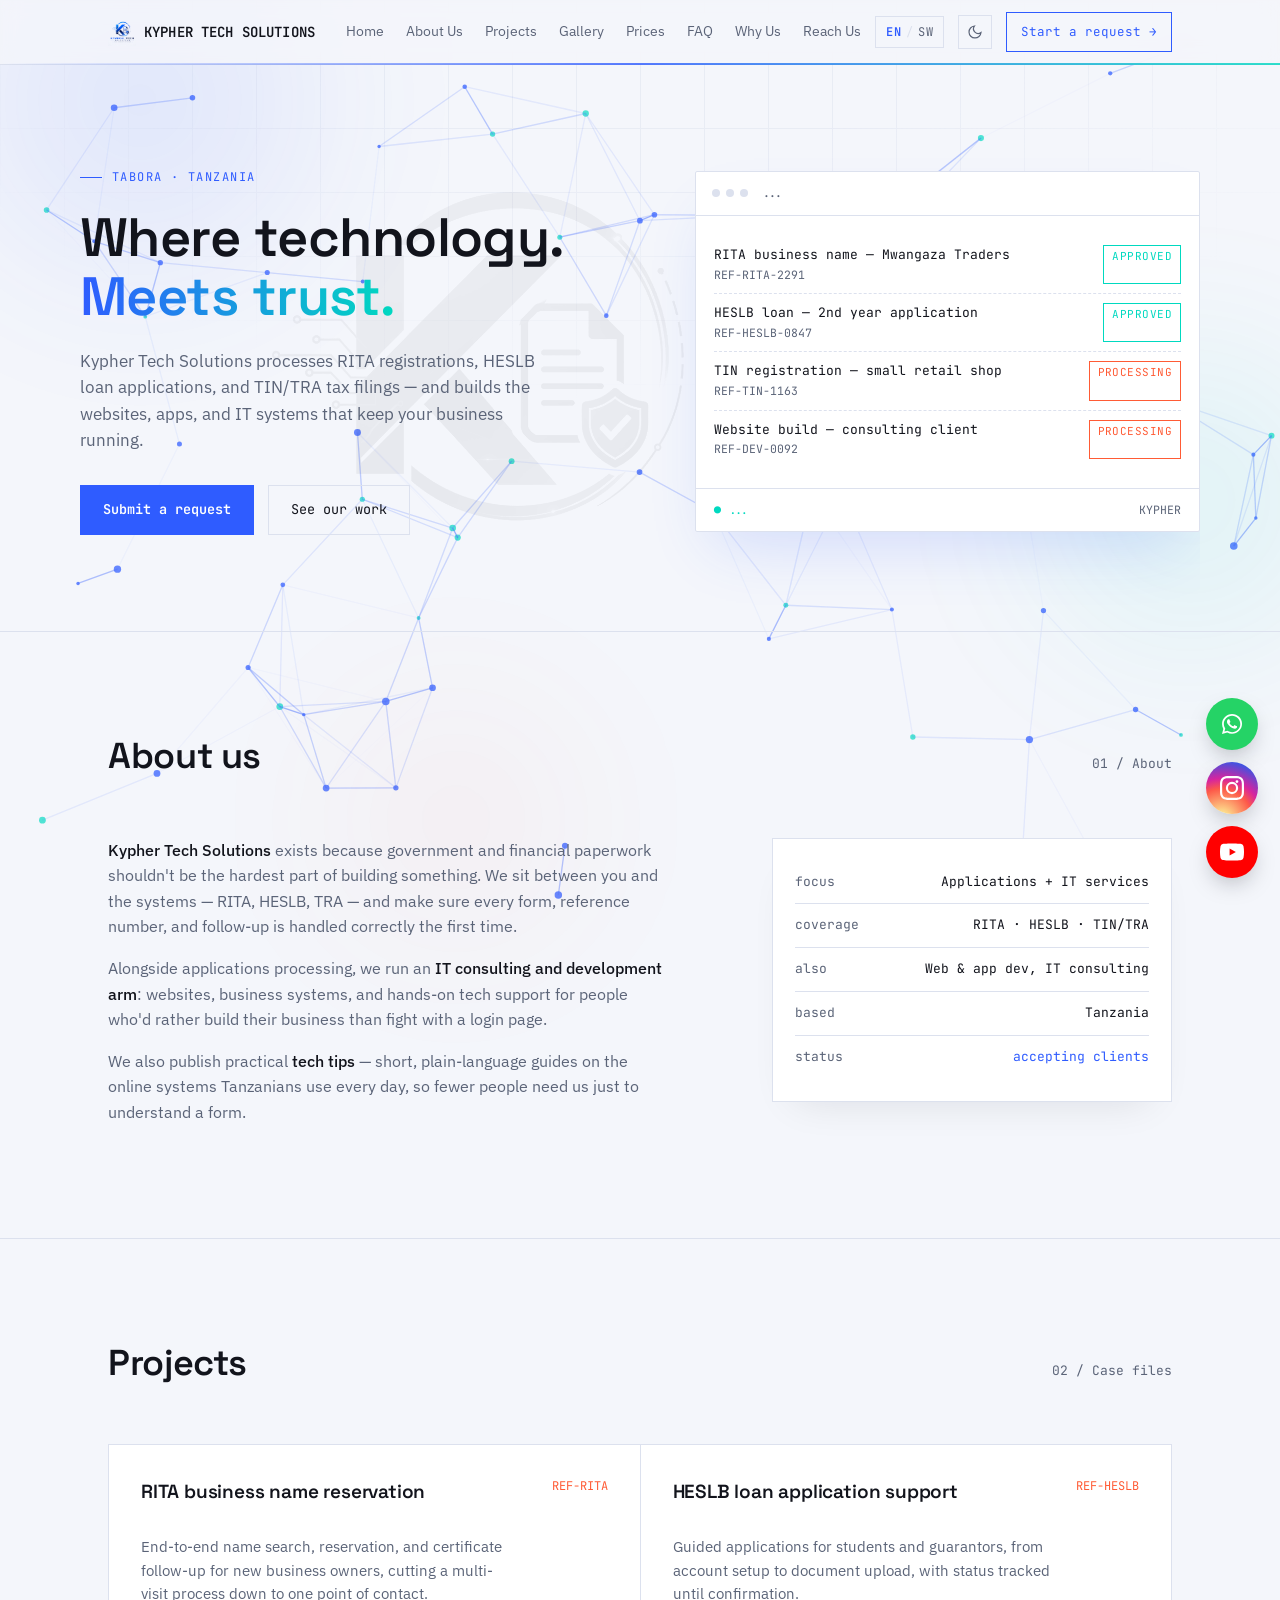
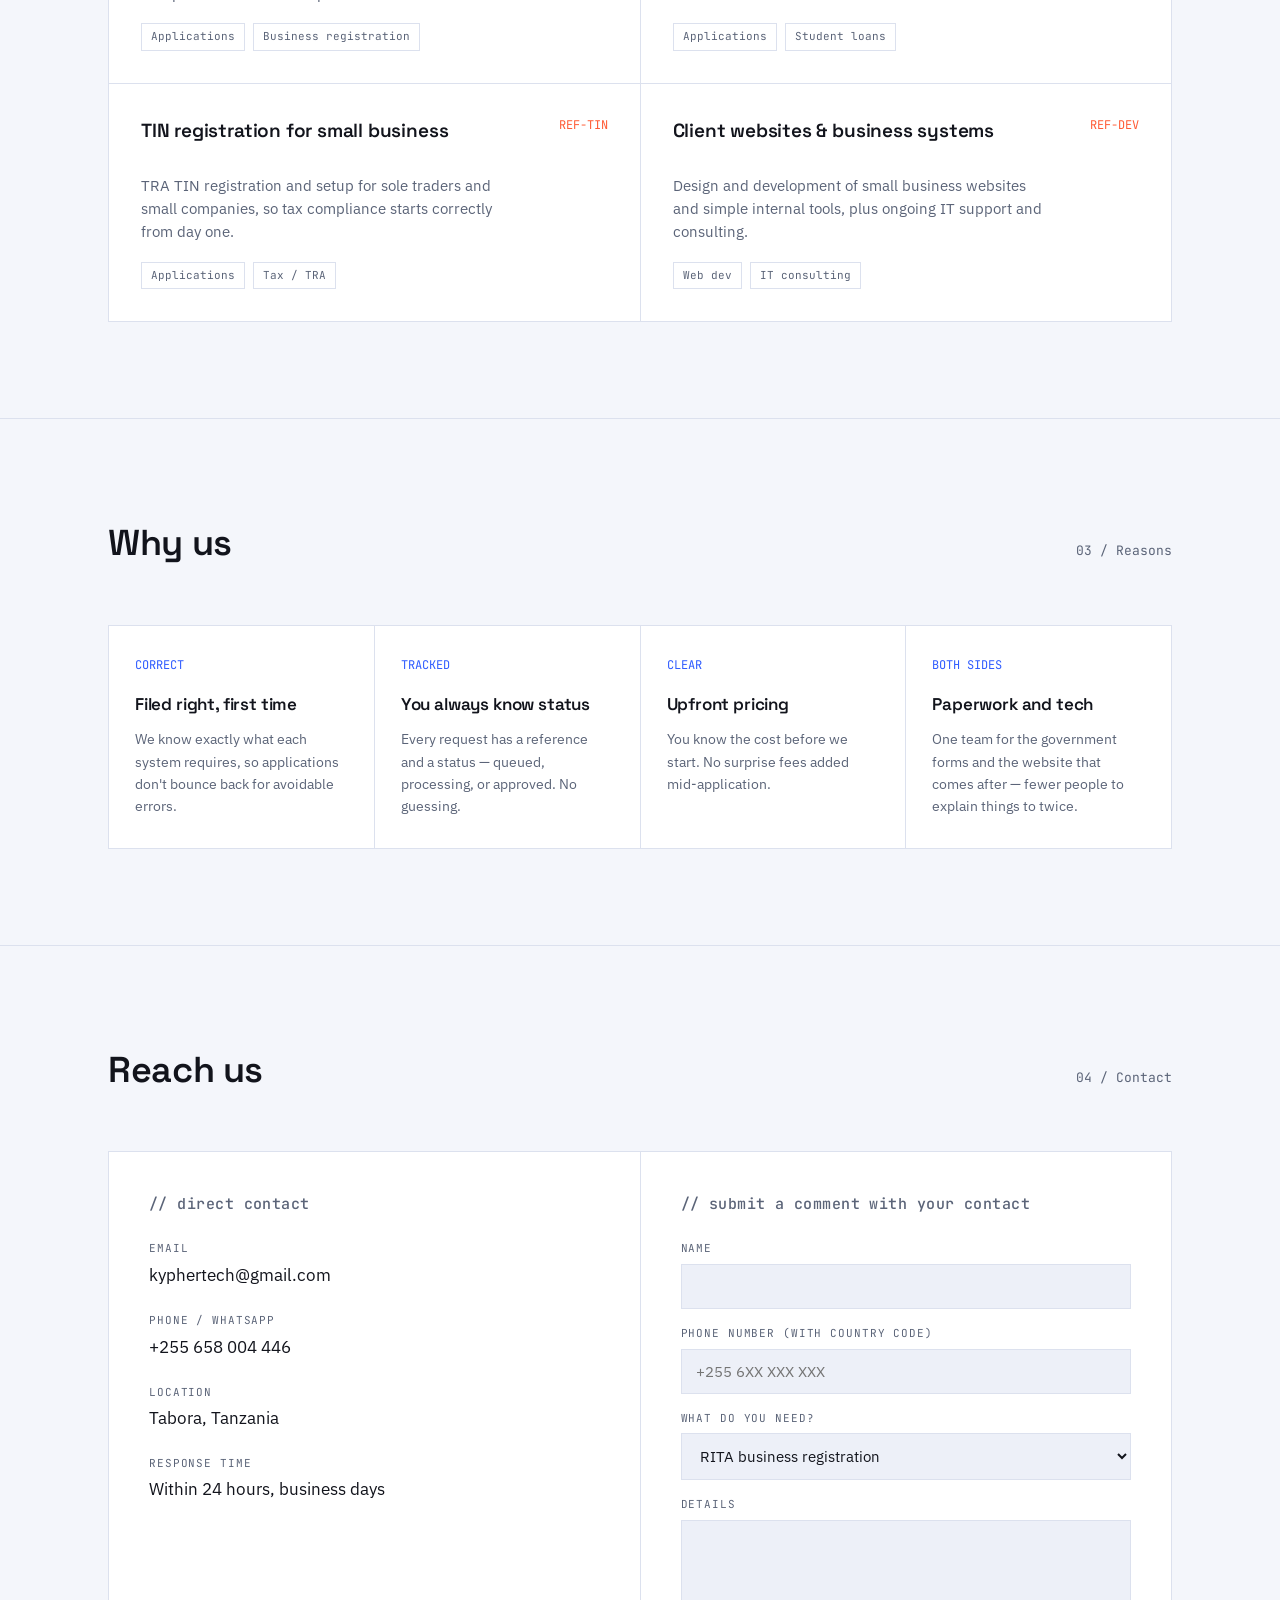
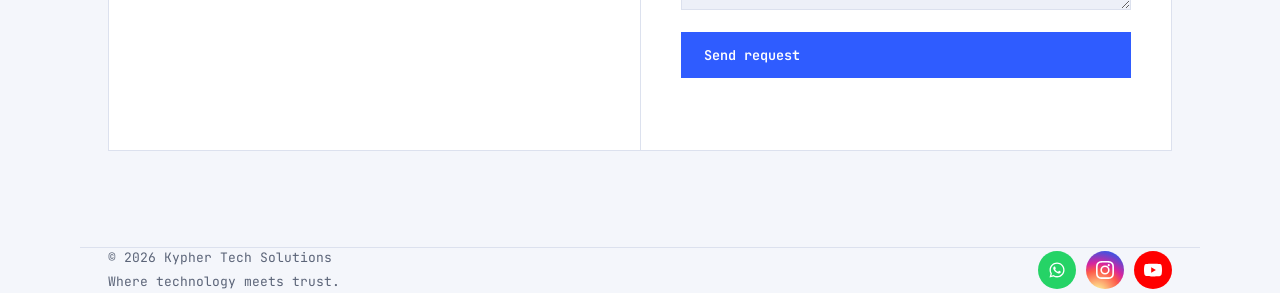
==== commit 6d5173a5: "Add files via upload" ====
--- a/index.html
+++ b/index.html
@@ -1,6 +1,7 @@
 <!DOCTYPE html>
 <html lang="en">
 <head>
+<script>(function(){try{var t=localStorage.getItem("kypher-theme");if(!t){t=(window.matchMedia&&window.matchMedia("(prefers-color-scheme: dark)").matches)?"dark":"light";}document.documentElement.setAttribute("data-theme",t);}catch(e){}})();</script>
 <meta charset="UTF-8">
 <meta name="viewport" content="width=device-width, initial-scale=1.0">
 <title>Kypher Tech Solutions — Applications, Handled.</title>
@@ -24,11 +25,16 @@
       <a href="#projects" data-i18n="nav_projects">Projects</a>
       <a href="gallery.html" data-i18n="nav_gallery">Gallery</a>
       <a href="prices.html" data-i18n="nav_prices">Prices</a>
+      <a href="faq.html" data-i18n="nav_faq">FAQ</a>
       <a href="#why" data-i18n="nav_why">Why Us</a>
       <a href="#reach" data-i18n="nav_reach">Reach Us</a>
     </div>
     <button class="lang-toggle mono" id="langToggle" aria-label="Switch language" data-lang="en">
       <span class="lang-opt lang-en">EN</span><span class="lang-sep">/</span><span class="lang-opt lang-sw">SW</span>
+    </button>
+    <button class="theme-toggle" id="themeToggle" aria-label="Switch theme">
+      <svg class="icon-moon" viewBox="0 0 24 24"><path d="M21 12.79A9 9 0 1 1 11.21 3 7 7 0 0 0 21 12.79z"/></svg>
+      <svg class="icon-sun" viewBox="0 0 24 24"><circle cx="12" cy="12" r="4"/><path d="M12 2v2M12 20v2M4.93 4.93l1.41 1.41M17.66 17.66l1.41 1.41M2 12h2M20 12h2M6.34 17.66l-1.41 1.41M19.07 4.93l-1.41 1.41"/></svg>
     </button>
     <a href="#reach" class="navcta" data-i18n="nav_cta">Start a request →</a>
     <button class="menu-btn" id="menuBtn" aria-label="Toggle menu" aria-expanded="false">☰</button>
@@ -252,6 +258,7 @@
   </a>
 </div>
 
+<script src="theme.js"></script>
 <script src="particles.js"></script>
 <script src="i18n.js"></script>
 <script src="script.js"></script>
--- a/style.css
+++ b/style.css
@@ -13,6 +13,30 @@
   --whatsapp:#25D366;
   --instagram:#E1306C;
   --youtube:#FF0000;
+
+  --watermark-filter: grayscale(1) brightness(0.6);
+  --grid-opacity: 0.5;
+  --shadow-soft: rgba(18,20,28,0.12);
+  --shadow-med: rgba(18,20,28,0.18);
+  --header-bg: rgba(244,246,251,0.82);
+}
+
+[data-theme="dark"]{
+  --void:#0A0E15;
+  --panel:#12171F;
+  --panel-2:#171D27;
+  --line:#252D3A;
+  --text:#EAEEF5;
+  --dim:#8A93A6;
+  --cyan:#5B85FF;
+  --cyan-2:#2EE8D2;
+  --amber:#FF7A54;
+
+  --watermark-filter: grayscale(1) brightness(2.2) invert(1);
+  --grid-opacity: 0.35;
+  --shadow-soft: rgba(0,0,0,0.35);
+  --shadow-med: rgba(0,0,0,0.45);
+  --header-bg: rgba(10,14,21,0.82);
 }
 *{margin:0;padding:0;box-sizing:border-box;}
 html{scroll-behavior:smooth;}
@@ -22,6 +46,7 @@
   font-family:'IBM Plex Sans',sans-serif;
   line-height:1.6;
   overflow-x:hidden;
+  transition:background-color .35s ease, color .35s ease;
 }
 ::selection{background:var(--cyan);color:#fff;}
 a{color:inherit;text-decoration:none;}
@@ -36,7 +61,7 @@
     linear-gradient(var(--line) 1px, transparent 1px),
     linear-gradient(90deg, var(--line) 1px, transparent 1px);
   background-size:64px 64px;
-  opacity:0.5;
+  opacity:var(--grid-opacity);
   pointer-events:none;
   z-index:0;
   mask-image:radial-gradient(ellipse 80% 60% at 50% 0%, black 30%, transparent 75%);
@@ -49,10 +74,10 @@
   position:fixed;inset:0;
   z-index:0;
   pointer-events:none;
-  opacity:0.55;
+  opacity:0.85;
 }
 @media (max-width:820px){
-  #bg-particles{opacity:0.35;}
+  #bg-particles{opacity:0.55;}
 }
 
 /* ---------- ambient light decoration ---------- */
@@ -97,7 +122,7 @@
 header{
   position:fixed;top:0;left:0;right:0;
   z-index:50;
-  background:rgba(244,246,251,0.82);
+  background:var(--header-bg);
   backdrop-filter:blur(10px);
   border-bottom:1px solid var(--line);
   animation:dropIn .5s ease both;
@@ -117,19 +142,23 @@
 nav.wrap{
   display:flex;align-items:center;justify-content:space-between;
   height:64px;
+  gap:14px;
 }
 .logo{
+  margin-right:auto;
   font-family:'JetBrains Mono',monospace;
   font-weight:600;
-  font-size:15px;
-  letter-spacing:0.02em;
+  font-size:14px;
+  letter-spacing:0.01em;
   display:flex;align-items:center;gap:8px;
+  white-space:nowrap;
+  flex-shrink:0;
 }
 .logo .dot{width:7px;height:7px;background:var(--cyan);border-radius:50%;box-shadow:0 0 8px var(--cyan);flex:none;animation:pulseDot 2.4s ease-in-out infinite;}
 @keyframes pulseDot{0%,100%{opacity:1;}50%{opacity:0.35;}}
 .logo-img{height:28px;width:auto;display:block;}
-.navlinks{display:flex;gap:36px;font-size:14px;}
-.navlinks a{color:var(--dim);transition:color .2s;position:relative;}
+.navlinks{display:flex;gap:22px;font-size:13.5px;flex-shrink:0;}
+.navlinks a{color:var(--dim);transition:color .2s;position:relative;white-space:nowrap;}
 .navlinks a:hover, .navlinks a:focus-visible{color:var(--text);}
 .navlinks a::after{
   content:"";position:absolute;left:0;bottom:-6px;width:0;height:2px;background:linear-gradient(90deg,var(--cyan),var(--cyan-2));
@@ -138,24 +167,27 @@
 .navlinks a:hover::after{width:100%;}
 .navcta{
   font-family:'JetBrains Mono',monospace;
-  font-size:13px;
-  padding:9px 16px;
+  font-size:12.5px;
+  padding:9px 14px;
   border:1px solid var(--cyan);
   color:var(--cyan);
   transition:all .2s;
   animation:ctaBreathe 3.2s ease-in-out infinite;
+  white-space:nowrap;
+  flex-shrink:0;
 }
 @keyframes ctaBreathe{
   0%,100%{box-shadow:0 0 0 rgba(47,92,255,0);}
   50%{box-shadow:0 0 14px rgba(47,92,255,0.28);}
 }
 .navcta:hover{background:var(--cyan);color:#fff;box-shadow:0 0 20px rgba(47,92,255,0.35);animation:none;}
-.menu-btn{display:none;background:none;border:1px solid var(--line);color:var(--text);width:40px;height:40px;font-size:18px;cursor:pointer;}
+.menu-btn{display:none;background:none;border:1px solid var(--line);color:var(--text);width:40px;height:40px;font-size:18px;cursor:pointer;flex-shrink:0;}
 
 .lang-toggle{
-  font-size:12.5px;letter-spacing:0.03em;
-  padding:8px 12px;border:1px solid var(--line);background:none;color:var(--dim);
+  font-size:12px;letter-spacing:0.03em;
+  padding:7px 10px;border:1px solid var(--line);background:none;color:var(--dim);
   cursor:pointer;display:flex;align-items:center;gap:5px;transition:border-color .2s;
+  flex-shrink:0;white-space:nowrap;
 }
 .lang-toggle:hover{border-color:var(--cyan);}
 .lang-toggle .lang-sep{color:var(--line);}
@@ -164,6 +196,19 @@
 .lang-toggle[data-lang="en"] .lang-sw{color:var(--dim);}
 .lang-toggle[data-lang="sw"] .lang-sw{color:var(--cyan);font-weight:600;}
 .lang-toggle[data-lang="sw"] .lang-en{color:var(--dim);}
+
+.theme-toggle{
+  width:34px;height:34px;border:1px solid var(--line);background:none;
+  color:var(--dim);cursor:pointer;display:flex;align-items:center;justify-content:center;
+  transition:border-color .2s, color .2s;
+  flex:none;
+}
+.theme-toggle:hover{border-color:var(--cyan);color:var(--cyan);}
+.theme-toggle svg{width:16px;height:16px;stroke:currentColor;fill:none;stroke-width:1.8;}
+.theme-toggle .icon-sun{display:none;}
+.theme-toggle .icon-moon{display:block;}
+[data-theme="dark"] .theme-toggle .icon-sun{display:block;}
+[data-theme="dark"] .theme-toggle .icon-moon{display:none;}
 
 @media (max-width:820px){
   .navlinks{
@@ -178,6 +223,13 @@
   .navlinks a::after{display:none;}
   .navcta{display:none;}
   .menu-btn{display:block;}
+  .menu-btn{flex:none;}
+}
+
+@media (max-width:480px){
+  .logo span{display:none;}
+  .lang-toggle{padding:7px 8px;font-size:11px;}
+  nav.wrap{gap:8px;}
 }
 
 /* HERO */
@@ -193,7 +245,7 @@
   width:640px;max-width:70vw;
   transform:translateY(-50%);
   opacity:0.05;
-  filter:grayscale(1) brightness(0.6);
+  filter:var(--watermark-filter);
   pointer-events:none;
   z-index:0;
   user-select:none;
@@ -288,7 +340,7 @@
 .spec{
   background:var(--panel);border:1px solid var(--line);
   padding:22px;font-family:'JetBrains Mono',monospace;font-size:13px;height:fit-content;
-  box-shadow:0 20px 40px -24px rgba(18,20,28,0.12);
+  box-shadow:0 20px 40px -24px var(--shadow-soft);
 }
 .spec-row{display:flex;justify-content:space-between;padding:11px 0;border-bottom:1px solid var(--line);gap:16px;}
 .spec-row:last-child{border-bottom:none;}
@@ -299,7 +351,7 @@
 /* PROJECTS / case files */
 .cases{display:grid;grid-template-columns:repeat(2,1fr);gap:1px;background:var(--line);border:1px solid var(--line);}
 .case{background:var(--panel);padding:32px;transition:all .25s;}
-.case:hover{background:var(--panel-2);transform:translateY(-3px);box-shadow:0 16px 32px -20px rgba(18,20,28,0.18), 0 0 0 1px rgba(47,92,255,0.15), 0 0 24px -4px rgba(47,92,255,0.25);}
+.case:hover{background:var(--panel-2);transform:translateY(-3px);box-shadow:0 16px 32px -20px var(--shadow-med), 0 0 0 1px rgba(47,92,255,0.15), 0 0 24px -4px rgba(47,92,255,0.25);}
 .case-top{display:flex;justify-content:space-between;align-items:flex-start;margin-bottom:18px;}
 .case-ref{font-family:'JetBrains Mono',monospace;color:var(--amber);font-size:12px;}
 .case h3{font-size:19px;margin-bottom:10px;font-weight:600;}
@@ -311,7 +363,7 @@
 /* WHY US */
 .why-grid{display:grid;grid-template-columns:repeat(4,1fr);gap:1px;background:var(--line);border:1px solid var(--line);}
 .why{background:var(--panel);padding:30px 26px;transition:all .25s;}
-.why:hover{transform:translateY(-3px);box-shadow:0 16px 32px -20px rgba(18,20,28,0.18), 0 0 0 1px rgba(0,217,192,0.18), 0 0 24px -4px rgba(0,217,192,0.28);}
+.why:hover{transform:translateY(-3px);box-shadow:0 16px 32px -20px var(--shadow-med), 0 0 0 1px rgba(0,217,192,0.18), 0 0 24px -4px rgba(0,217,192,0.28);}
 .why .n{font-family:'JetBrains Mono',monospace;color:var(--cyan);font-size:12px;margin-bottom:16px;}
 .why h3{font-size:17px;margin-bottom:10px;font-weight:600;}
 .why p{color:var(--dim);font-size:14px;}
@@ -446,6 +498,29 @@
 .gallery-item[hidden]{display:none;}
 
 .gallery-note{color:var(--dim);font-size:12.5px;}
+
+/* ---------- FAQ PAGE ---------- */
+.faq-list{display:flex;flex-direction:column;gap:1px;background:var(--line);border:1px solid var(--line);margin-bottom:28px;}
+.faq-item{background:var(--panel);transition:background .2s;}
+.faq-item[open]{background:var(--panel-2);}
+.faq-item summary{
+  list-style:none;cursor:pointer;
+  padding:22px 28px;
+  display:flex;align-items:center;justify-content:space-between;gap:20px;
+  font-family:'Space Grotesk',sans-serif;font-weight:600;font-size:16px;
+}
+.faq-item summary::-webkit-details-marker{display:none;}
+.faq-item summary:hover{color:var(--cyan);}
+.faq-icon{
+  font-family:'JetBrains Mono',monospace;font-size:20px;font-weight:400;color:var(--cyan);
+  flex:none;transition:transform .25s;line-height:1;
+}
+.faq-item[open] .faq-icon{transform:rotate(45deg);}
+.faq-item p{
+  padding:0 28px 24px;margin:0;color:var(--dim);font-size:14.5px;max-width:70ch;
+}
+.faq-note{color:var(--dim);font-size:13px;}
+.faq-note a{color:var(--cyan);border-bottom:1px solid var(--cyan);}
 .gallery-note .mono{color:var(--text);}
 
 @media (max-width:820px){
@@ -485,20 +560,21 @@
 
 .price-list{display:flex;flex-direction:column;}
 .price-row{
-  display:flex;justify-content:space-between;align-items:baseline;gap:16px;
+  display:flex;justify-content:space-between;align-items:center;gap:16px;
   padding:14px 0;border-bottom:1px solid var(--line);
 }
 .price-row:last-child{border-bottom:none;}
 .price-name{font-size:15px;}
 .price-name small{color:var(--dim);font-size:12.5px;}
-.price-amount{font-size:15px;font-weight:600;color:var(--text);white-space:nowrap;}
+.price-amount{font-size:15px;font-weight:600;color:var(--text);white-space:nowrap;text-align:right;line-height:1.5;}
+.price-usd{font-size:11.5px;font-weight:400;color:var(--dim);}
 
 .price-note{color:var(--dim);font-size:13px;margin-bottom:40px;}
 .price-note a{color:var(--cyan);border-bottom:1px solid var(--cyan);}
 
 .payment-panel{
   background:var(--panel);border:1px solid var(--line);padding:36px;
-  box-shadow:0 20px 40px -24px rgba(18,20,28,0.12);margin-bottom:24px;
+  box-shadow:0 20px 40px -24px var(--shadow-soft);margin-bottom:24px;
 }
 .payment-panel h3{font-size:14px;color:var(--dim);margin-bottom:20px;font-weight:500;letter-spacing:0.03em;}
 .payment-grid{display:grid;grid-template-columns:repeat(3,1fr);gap:20px;margin-bottom:20px;}
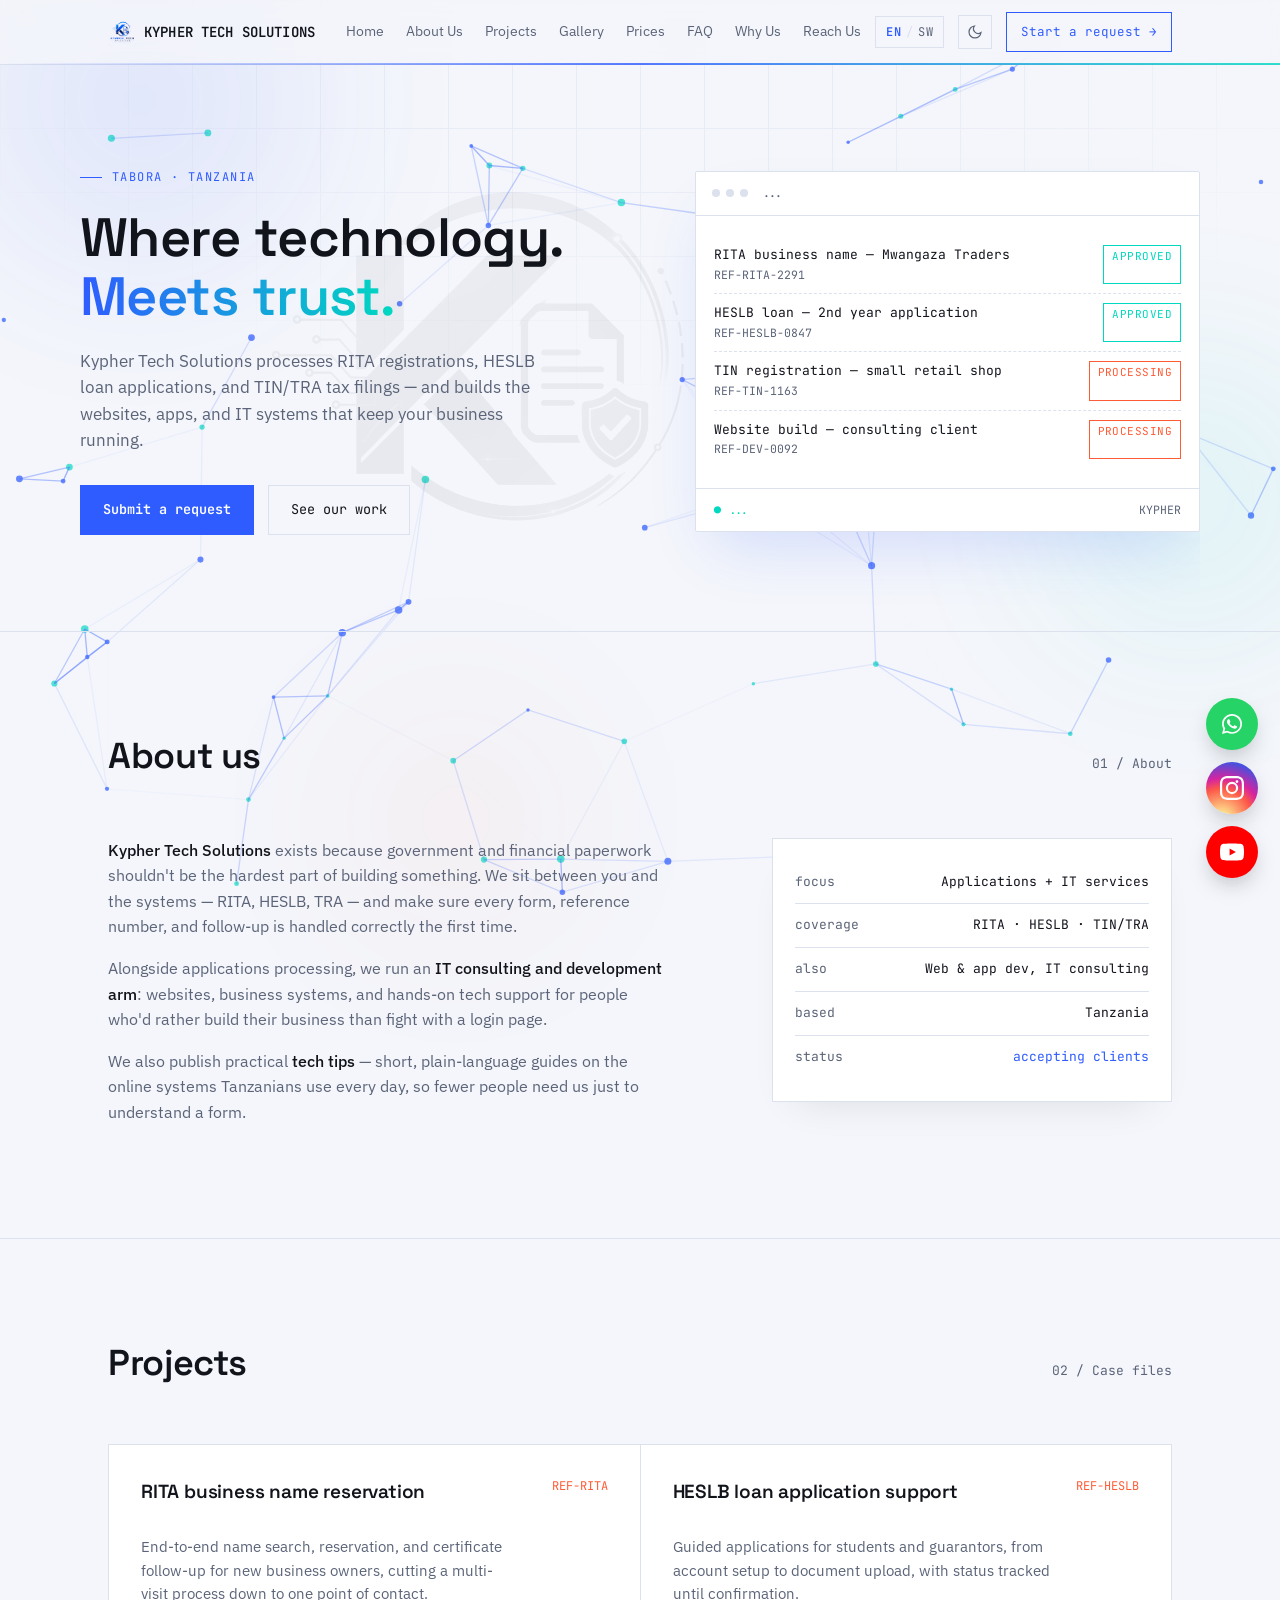
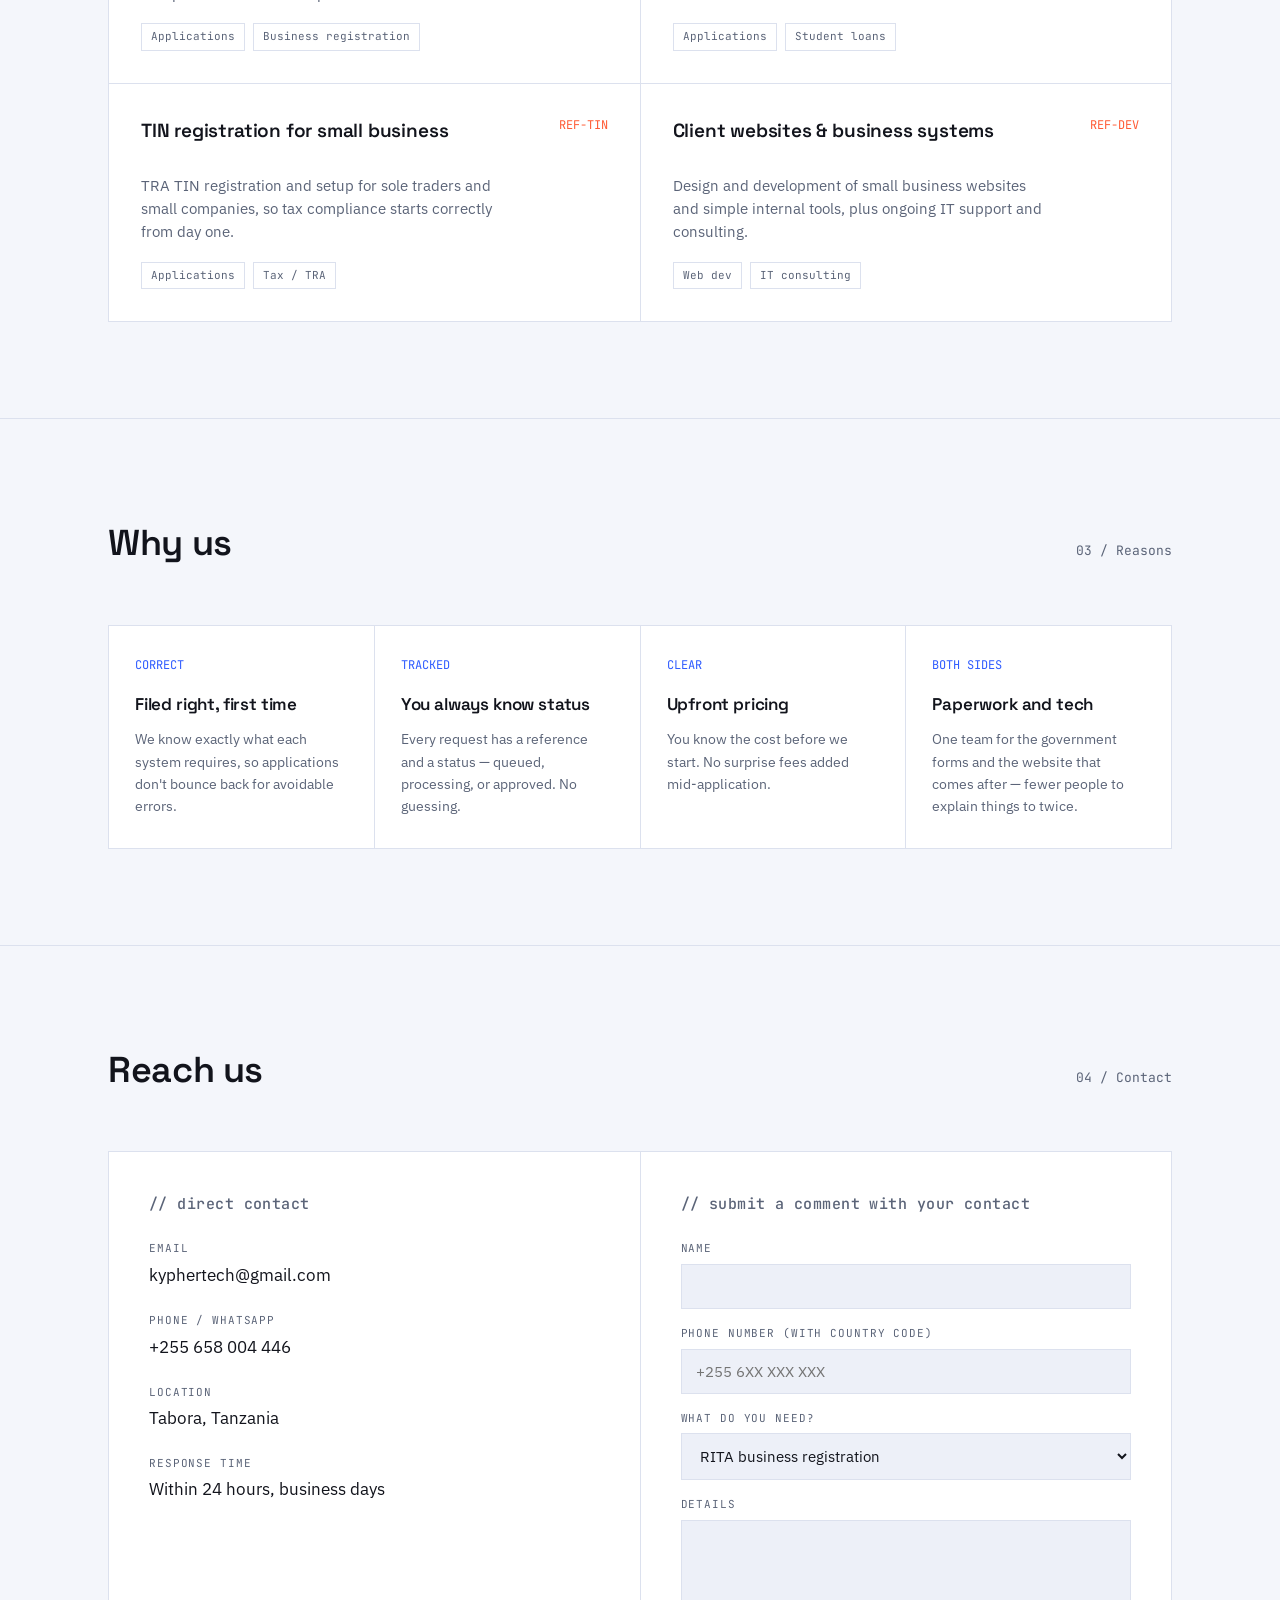
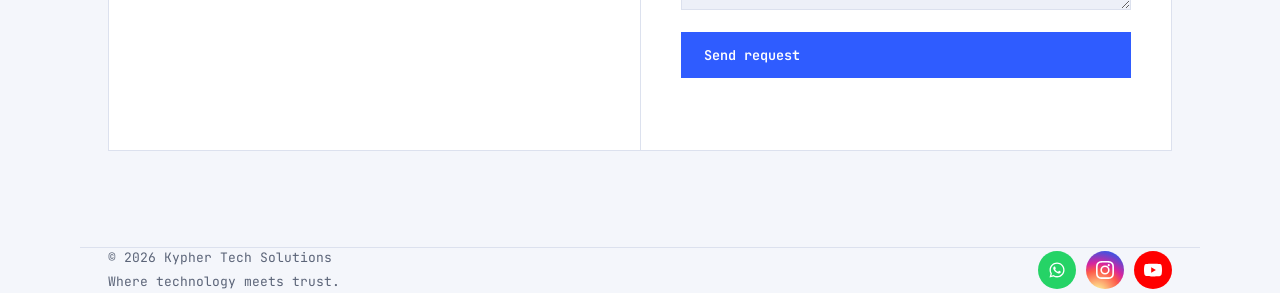
==== commit b5050665: "Modify RITA case details in index.html Updated case title and description for RITA services." ====
--- a/index.html
+++ b/index.html
@@ -99,9 +99,9 @@
       </div>
       <div class="cases">
         <div class="case reveal">
-          <div class="case-top"><h3 data-i18n="case1_title">RITA business name reservation</h3><span class="case-ref mono">REF-RITA</span></div>
-          <p data-i18n="case1_p">End-to-end name search, reservation, and certificate follow-up for new business owners, cutting a multi-visit process down to one point of contact.</p>
-          <div class="case-tags"><span data-i18n="tag_applications">Applications</span><span data-i18n="tag_business_reg">Business registration</span></div>
+          <div class="case-top"><h3 data-i18n="case1_title">RITA services</h3><span class="case-ref mono">REF-RITA</span></div>
+          <p data-i18n="case1_p">End-to-end name search, reservation, and certificate follow-up for a client, cutting a multi-visit process down to one point of contact.</p>
+          <div class="case-tags"><span data-i18n="tag_applications">Applications</span><span data-i18n="tag_business_reg">...</span></div>
         </div>
         <div class="case reveal">
           <div class="case-top"><h3 data-i18n="case2_title">HESLB loan application support</h3><span class="case-ref mono">REF-HESLB</span></div>
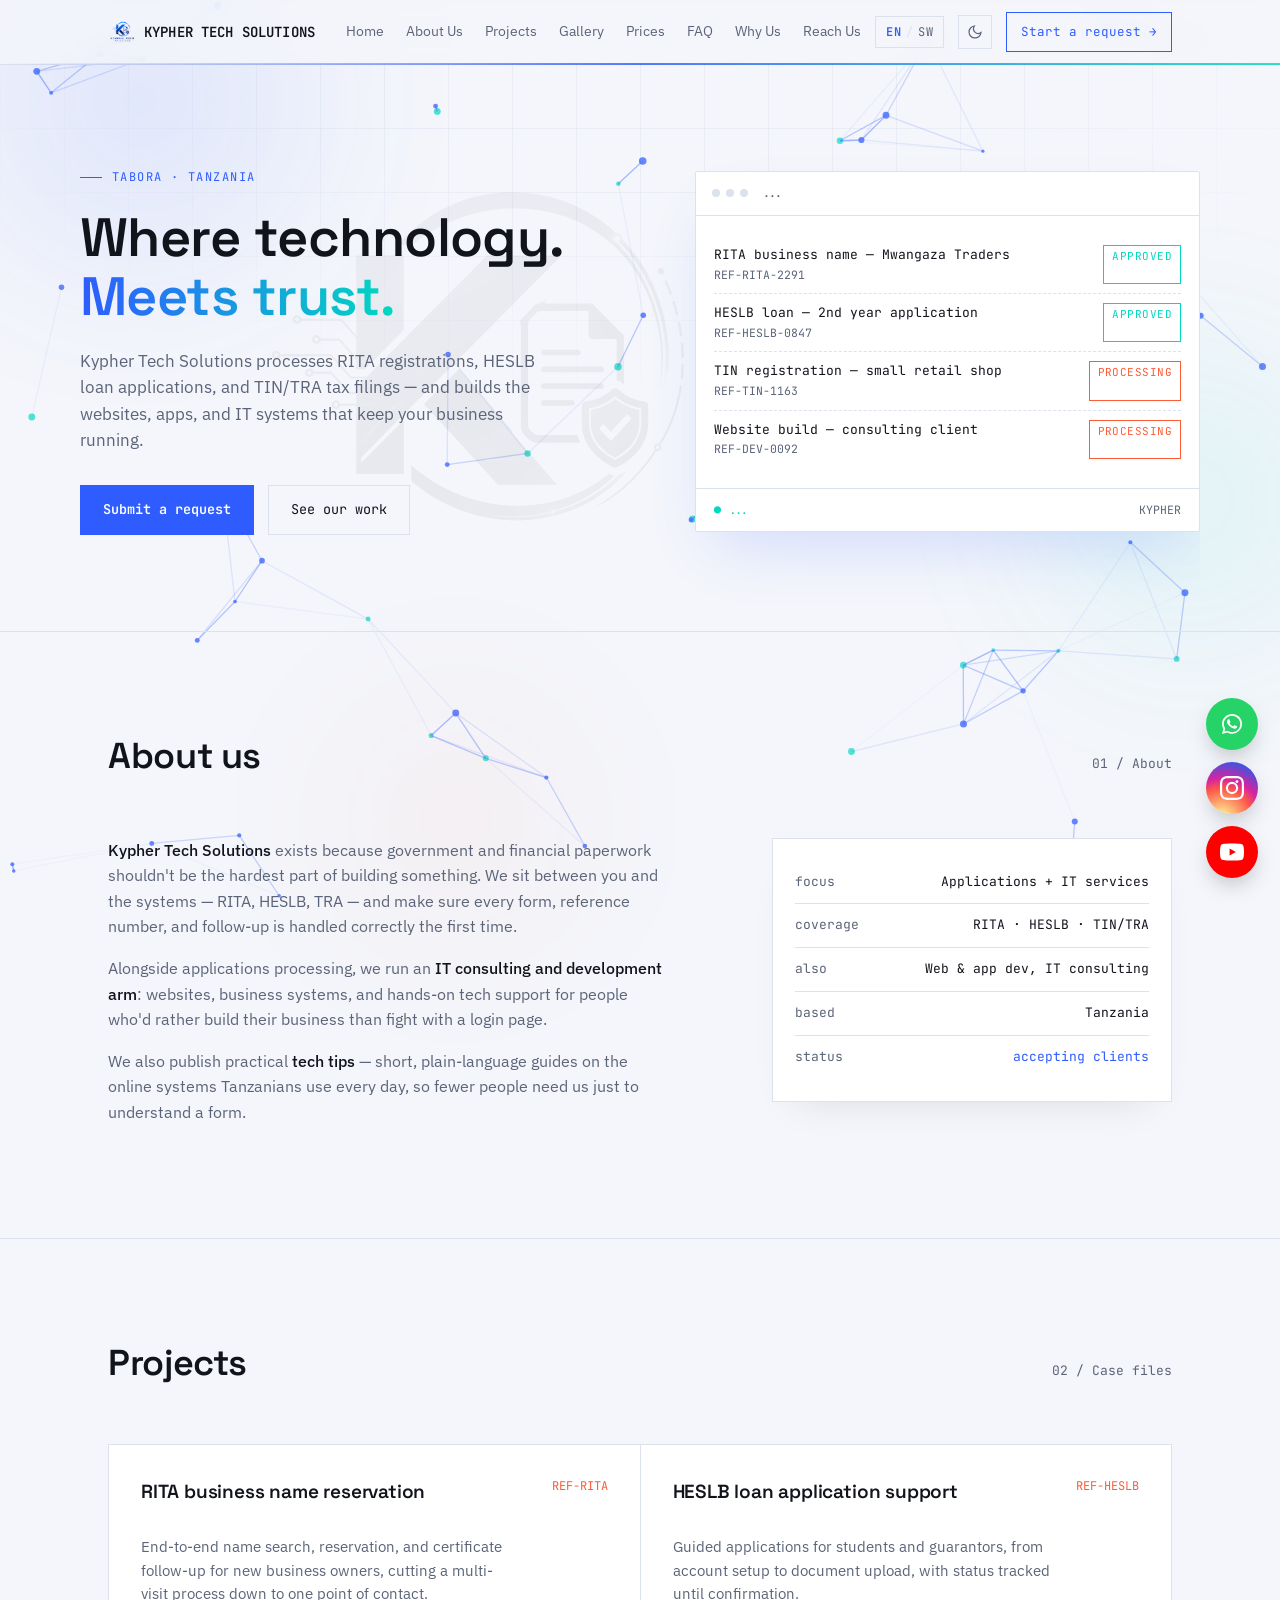
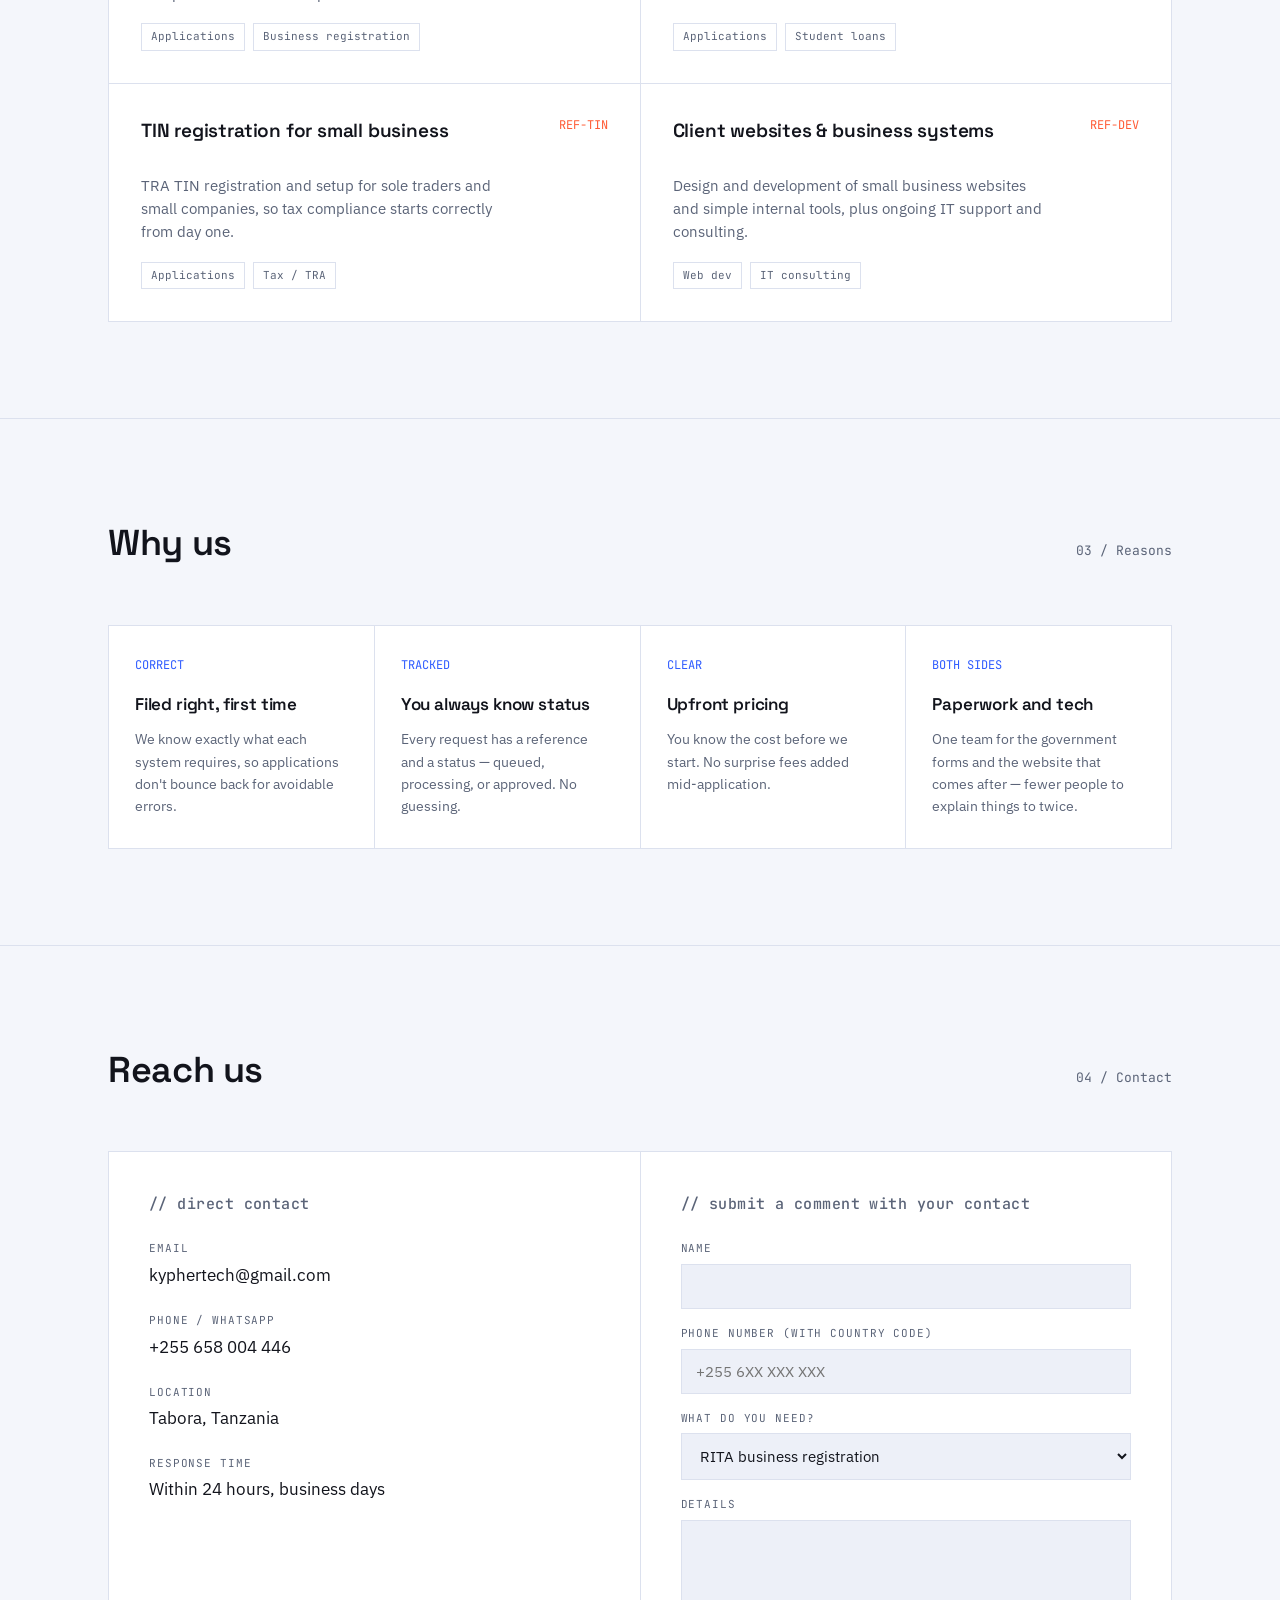
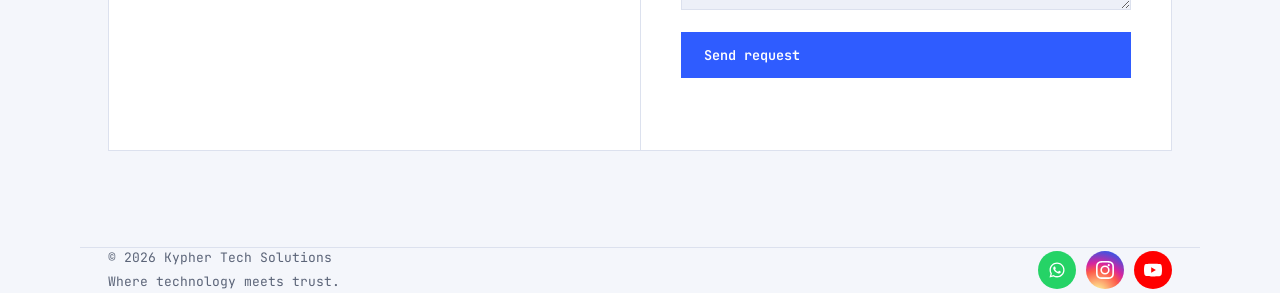
==== commit 774f9bd9: "Revise hero paragraph for clarity and inclusiveness Updated the description paragraph to include onl" ====
--- a/index.html
+++ b/index.html
@@ -48,7 +48,7 @@
     <div>
       <div class="eyebrow" data-i18n="hero_eyebrow">Tabora · Tanzania</div>
       <h1 data-i18n="hero_h1">Where technology.<br><em>Meets trust.</em></h1>
-      <p data-i18n="hero_p">Kypher Tech Solutions processes RITA registrations, HESLB loan applications, and TIN/TRA tax filings — and builds the websites, apps, and IT systems that keep your business running.</p>
+      <p data-i18n="hero_p">Kypher Tech Solutions builds the websites, apps, and IT systems that keep your business running also we deal with all online Applications including RITA, HESLB, TRA TIN number application.</p>
       <div class="btnrow">
         <a href="#reach" class="btn btn-primary" data-i18n="hero_btn_primary">Submit a request</a>
         <a href="#projects" class="btn btn-ghost" data-i18n="hero_btn_ghost">See our work</a>
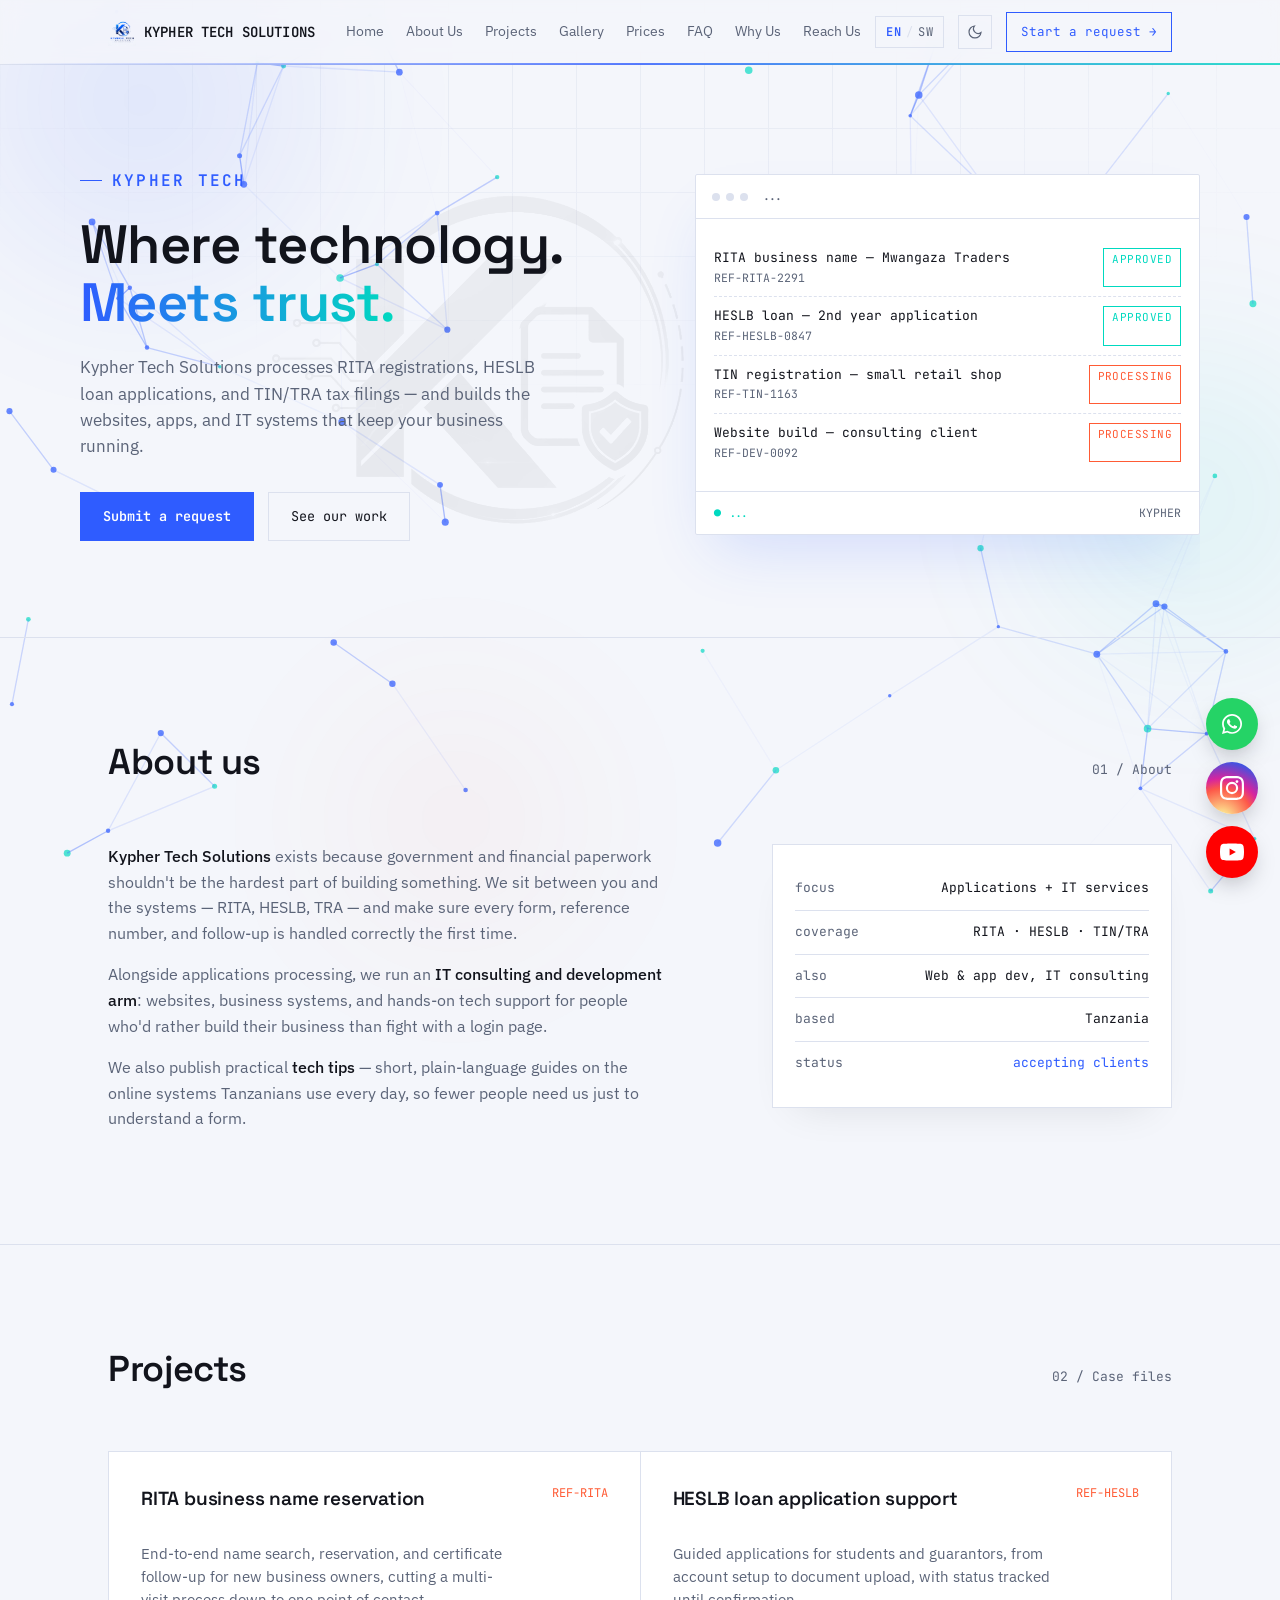
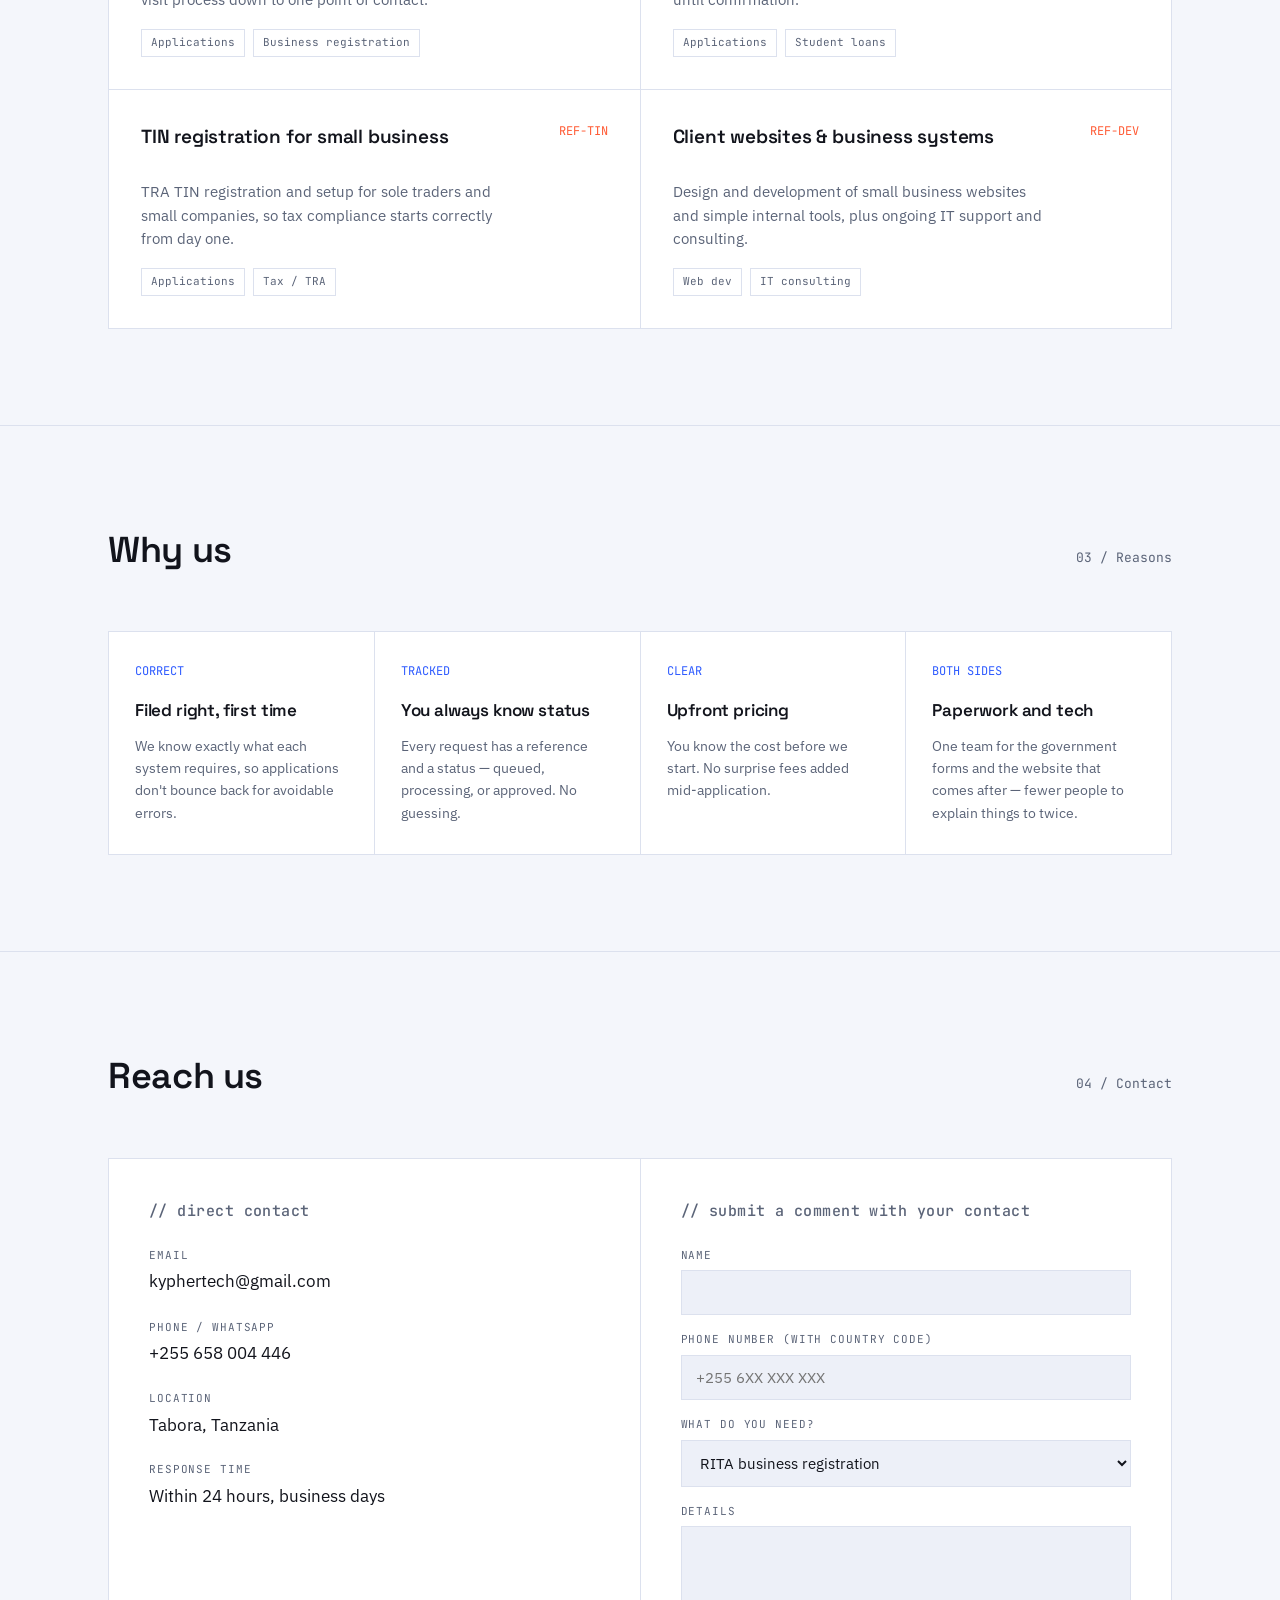
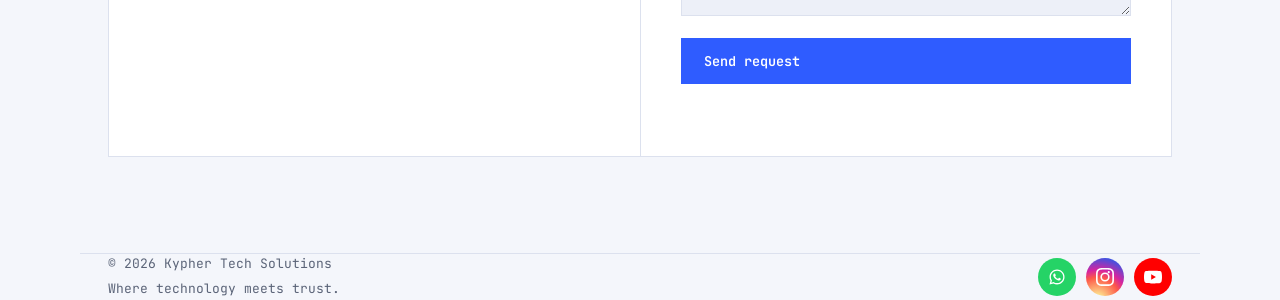
==== commit fc07fd12: "Add files via upload" ====
--- a/index.html
+++ b/index.html
@@ -46,9 +46,9 @@
   <section class="hero wrap" style="border-top:none;">
     <img src="assets/logo-icon.png" alt="" class="hero-watermark" aria-hidden="true">
     <div>
-      <div class="eyebrow" data-i18n="hero_eyebrow">Tabora · Tanzania</div>
+      <div class="eyebrow eyebrow-brand" data-i18n="home_eyebrow">KYPHER TECH</div>
       <h1 data-i18n="hero_h1">Where technology.<br><em>Meets trust.</em></h1>
-      <p data-i18n="hero_p">Kypher Tech Solutions builds the websites, apps, and IT systems that keep your business running also we deal with all online Applications including RITA, HESLB, TRA TIN number application.</p>
+      <p data-i18n="hero_p">Kypher Tech Solutions processes RITA registrations, HESLB loan applications, and TIN/TRA tax filings — and builds the websites, apps, and IT systems that keep your business running.</p>
       <div class="btnrow">
         <a href="#reach" class="btn btn-primary" data-i18n="hero_btn_primary">Submit a request</a>
         <a href="#projects" class="btn btn-ghost" data-i18n="hero_btn_ghost">See our work</a>
@@ -99,9 +99,9 @@
       </div>
       <div class="cases">
         <div class="case reveal">
-          <div class="case-top"><h3 data-i18n="case1_title">RITA services</h3><span class="case-ref mono">REF-RITA</span></div>
-          <p data-i18n="case1_p">End-to-end name search, reservation, and certificate follow-up for a client, cutting a multi-visit process down to one point of contact.</p>
-          <div class="case-tags"><span data-i18n="tag_applications">Applications</span><span data-i18n="tag_business_reg">...</span></div>
+          <div class="case-top"><h3 data-i18n="case1_title">RITA business name reservation</h3><span class="case-ref mono">REF-RITA</span></div>
+          <p data-i18n="case1_p">End-to-end name search, reservation, and certificate follow-up for new business owners, cutting a multi-visit process down to one point of contact.</p>
+          <div class="case-tags"><span data-i18n="tag_applications">Applications</span><span data-i18n="tag_business_reg">Business registration</span></div>
         </div>
         <div class="case reveal">
           <div class="case-top"><h3 data-i18n="case2_title">HESLB loan application support</h3><span class="case-ref mono">REF-HESLB</span></div>
--- a/style.css
+++ b/style.css
@@ -263,6 +263,7 @@
   display:flex;align-items:center;gap:10px;margin-bottom:22px;
 }
 .eyebrow::before{content:"";width:22px;height:1px;background:var(--cyan);}
+.eyebrow-brand{font-size:16px;font-weight:600;letter-spacing:0.14em;}
 .hero h1{
   font-size:clamp(34px,4.6vw,54px);
   font-weight:600;
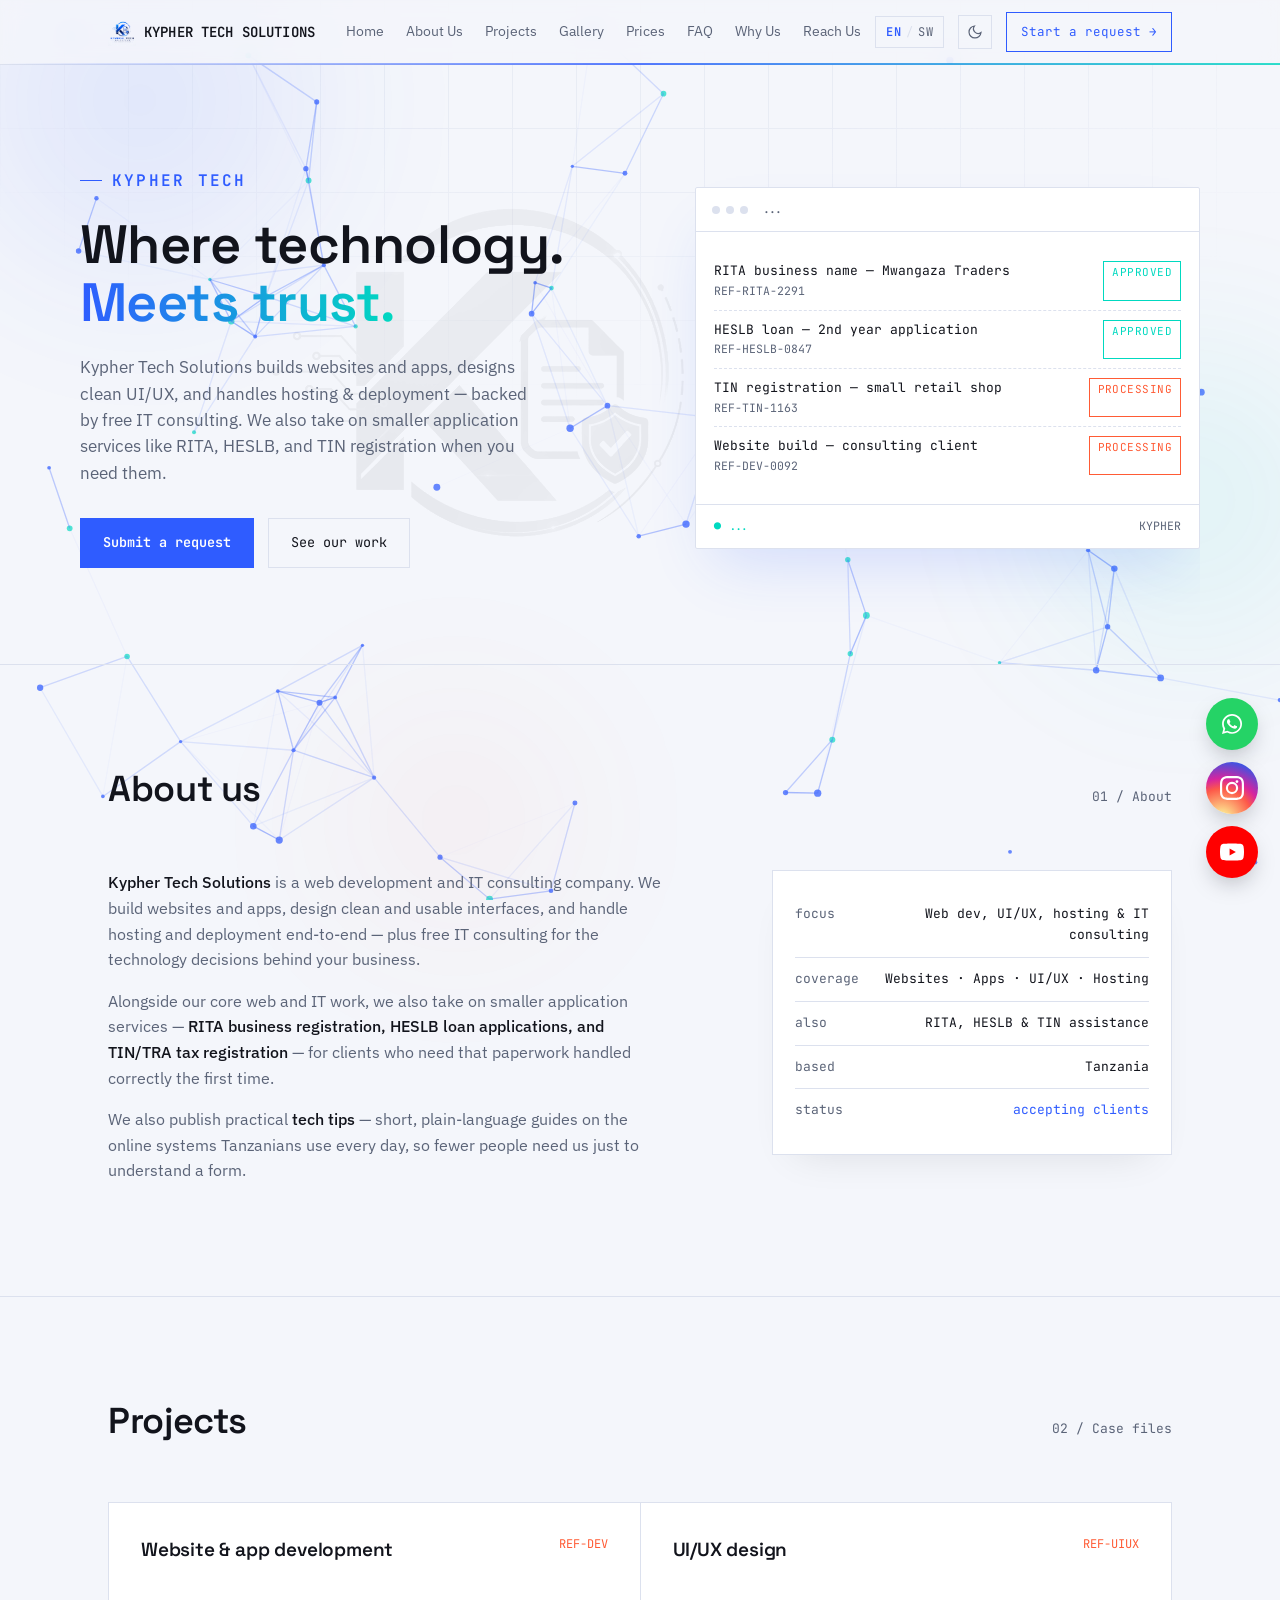
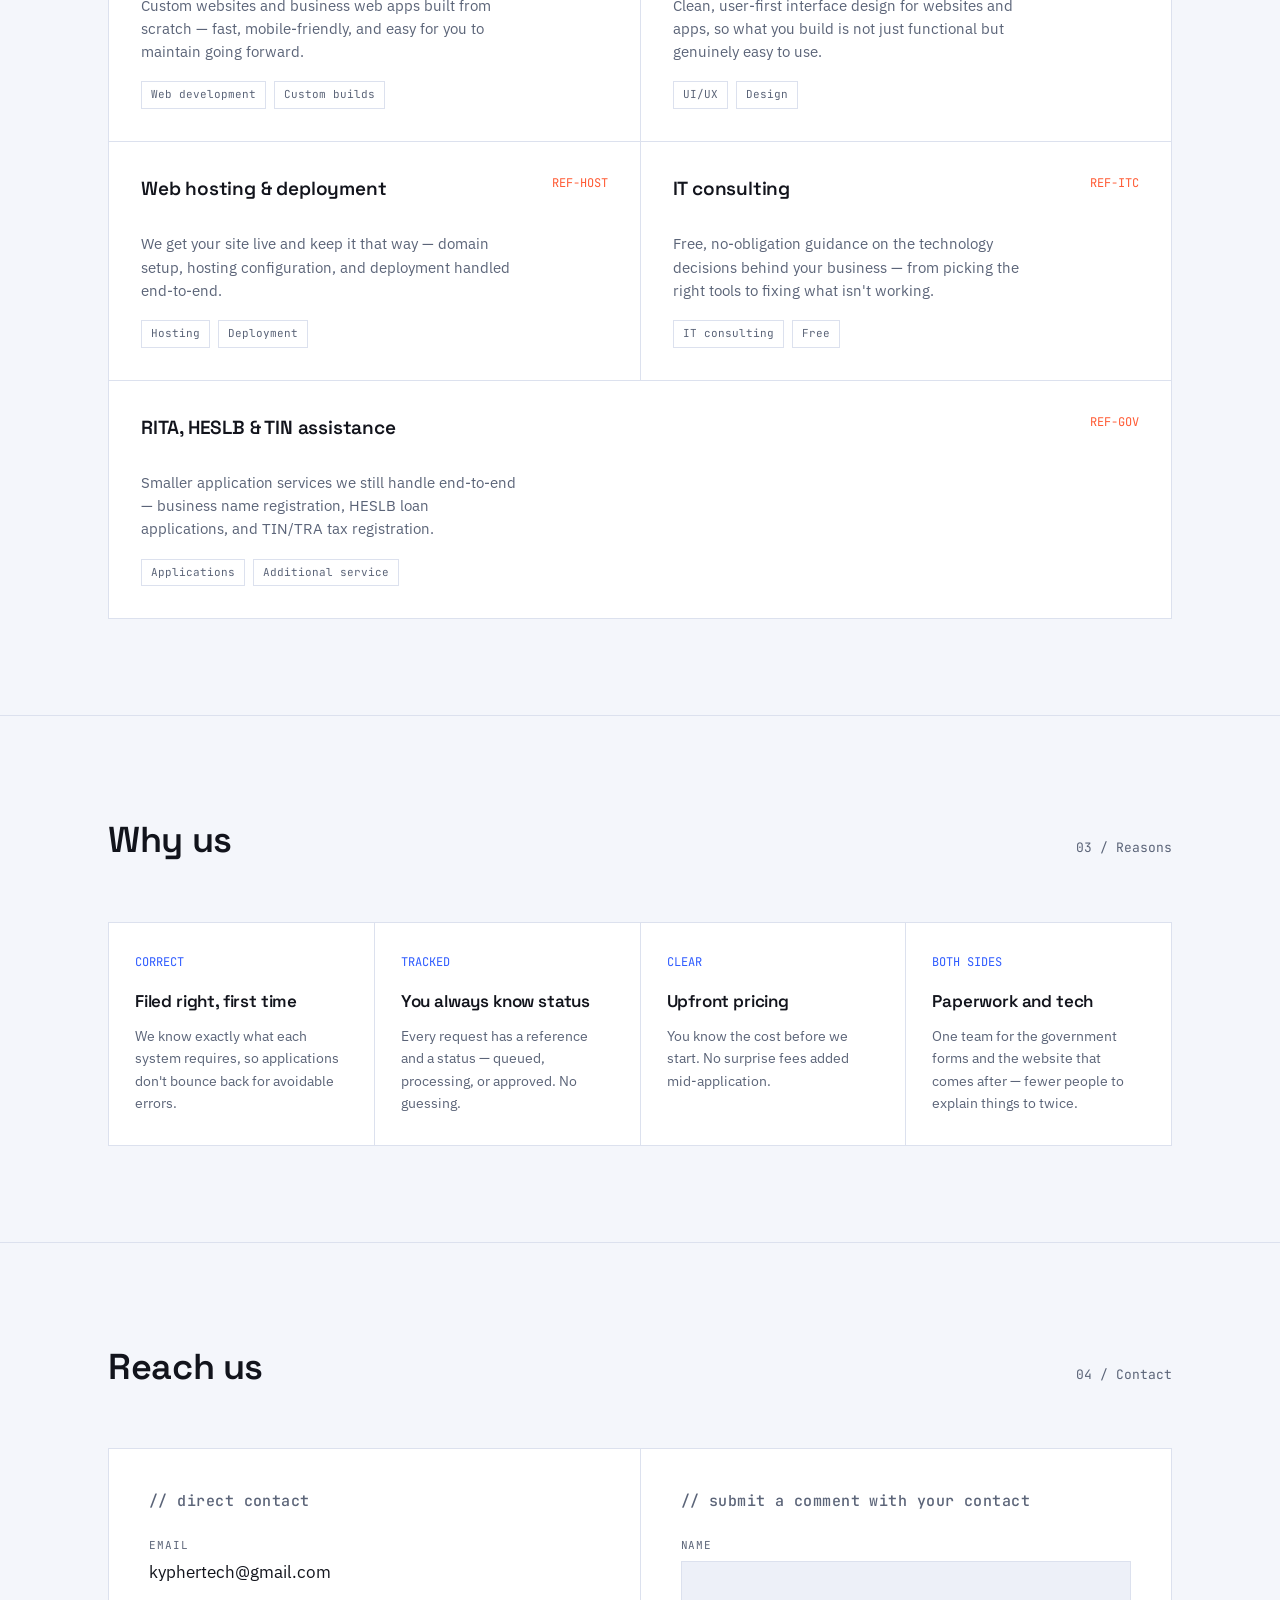
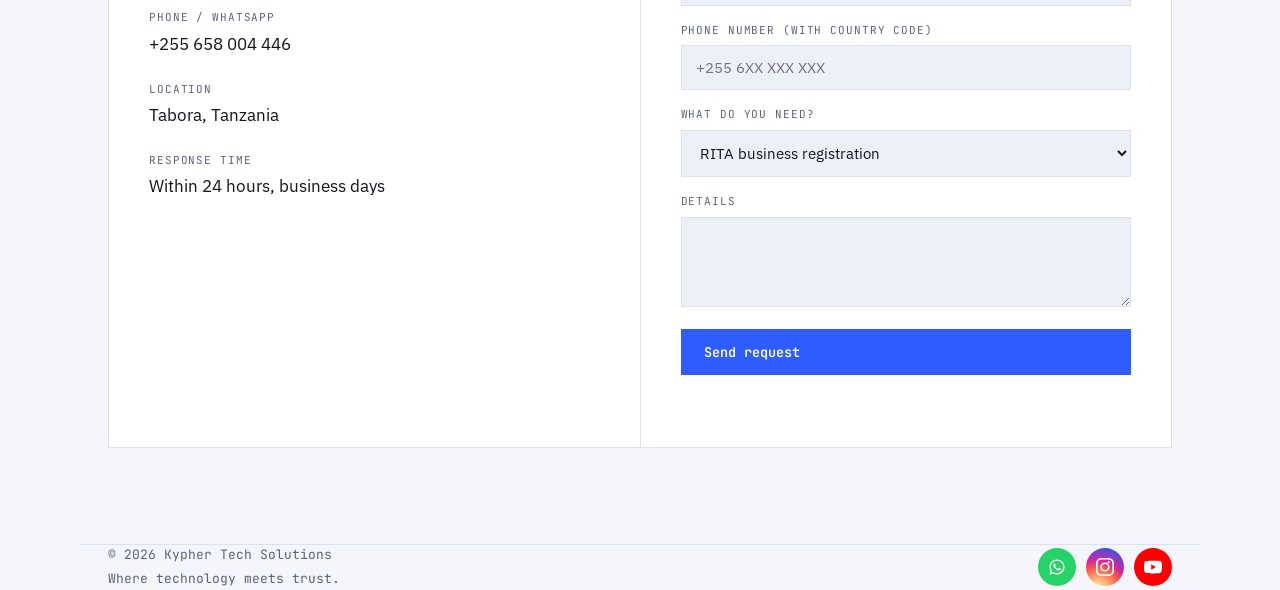
==== commit 49271721: "Add files via upload" ====
--- a/index.html
+++ b/index.html
@@ -82,7 +82,7 @@
         </div>
         <div class="spec mono">
           <div class="spec-row"><span class="k" data-i18n="about_spec_focus_k">focus</span><span class="v" data-i18n="about_spec_focus_v">Applications + IT services</span></div>
-          <div class="spec-row"><span class="k" data-i18n="about_spec_coverage_k">coverage</span><span class="v">RITA · HESLB · TIN/TRA</span></div>
+          <div class="spec-row"><span class="k" data-i18n="about_spec_coverage_k">coverage</span><span class="v" data-i18n="about_spec_coverage_v">Websites · Apps · UI/UX · Hosting</span></div>
           <div class="spec-row"><span class="k" data-i18n="about_spec_also_k">also</span><span class="v" data-i18n="about_spec_also_v">Web & app dev, IT consulting</span></div>
           <div class="spec-row"><span class="k" data-i18n="about_spec_based_k">based</span><span class="v">Tanzania</span></div>
           <div class="spec-row"><span class="k" data-i18n="about_spec_status_k">status</span><span class="v" style="color:var(--cyan);" data-i18n="about_spec_status_v">accepting clients</span></div>
@@ -99,24 +99,29 @@
       </div>
       <div class="cases">
         <div class="case reveal">
-          <div class="case-top"><h3 data-i18n="case1_title">RITA business name reservation</h3><span class="case-ref mono">REF-RITA</span></div>
-          <p data-i18n="case1_p">End-to-end name search, reservation, and certificate follow-up for new business owners, cutting a multi-visit process down to one point of contact.</p>
-          <div class="case-tags"><span data-i18n="tag_applications">Applications</span><span data-i18n="tag_business_reg">Business registration</span></div>
-        </div>
-        <div class="case reveal">
-          <div class="case-top"><h3 data-i18n="case2_title">HESLB loan application support</h3><span class="case-ref mono">REF-HESLB</span></div>
-          <p data-i18n="case2_p">Guided applications for students and guarantors, from account setup to document upload, with status tracked until confirmation.</p>
-          <div class="case-tags"><span data-i18n="tag_applications">Applications</span><span data-i18n="tag_student_loans">Student loans</span></div>
-        </div>
-        <div class="case reveal">
-          <div class="case-top"><h3 data-i18n="case3_title">TIN registration for small business</h3><span class="case-ref mono">REF-TIN</span></div>
-          <p data-i18n="case3_p">TRA TIN registration and setup for sole traders and small companies, so tax compliance starts correctly from day one.</p>
-          <div class="case-tags"><span data-i18n="tag_applications">Applications</span><span data-i18n="tag_tax">Tax / TRA</span></div>
-        </div>
-        <div class="case reveal">
-          <div class="case-top"><h3 data-i18n="case4_title">Client websites & business systems</h3><span class="case-ref mono">REF-DEV</span></div>
-          <p data-i18n="case4_p">Design and development of small business websites and simple internal tools, plus ongoing IT support and consulting.</p>
-          <div class="case-tags"><span data-i18n="tag_webdev">Web dev</span><span data-i18n="tag_itconsulting">IT consulting</span></div>
+          <div class="case-top"><h3 data-i18n="case1_title">Website & app development</h3><span class="case-ref mono">REF-DEV</span></div>
+          <p data-i18n="case1_p">Custom websites and business web apps built from scratch — fast, mobile-friendly, and easy for you to maintain going forward.</p>
+          <div class="case-tags"><span data-i18n="tag_webdev">Web development</span><span data-i18n="tag_customBuilds">Custom builds</span></div>
+        </div>
+        <div class="case reveal">
+          <div class="case-top"><h3 data-i18n="case2_title">UI/UX design</h3><span class="case-ref mono">REF-UIUX</span></div>
+          <p data-i18n="case2_p">Clean, user-first interface design for websites and apps, so what you build is not just functional but genuinely easy to use.</p>
+          <div class="case-tags"><span data-i18n="tag_uiux">UI/UX</span><span data-i18n="tag_design">Design</span></div>
+        </div>
+        <div class="case reveal">
+          <div class="case-top"><h3 data-i18n="case3_title">Web hosting & deployment</h3><span class="case-ref mono">REF-HOST</span></div>
+          <p data-i18n="case3_p">We get your site live and keep it that way — domain setup, hosting configuration, and deployment handled end-to-end.</p>
+          <div class="case-tags"><span data-i18n="tag_hosting">Hosting</span><span data-i18n="tag_deployment">Deployment</span></div>
+        </div>
+        <div class="case reveal">
+          <div class="case-top"><h3 data-i18n="case4_title">IT consulting</h3><span class="case-ref mono">REF-ITC</span></div>
+          <p data-i18n="case4_p">Free, no-obligation guidance on the technology decisions behind your business — from picking the right tools to fixing what isn't working.</p>
+          <div class="case-tags"><span data-i18n="tag_itconsulting">IT consulting</span><span data-i18n="tag_free">Free</span></div>
+        </div>
+        <div class="case reveal">
+          <div class="case-top"><h3 data-i18n="case5_title">RITA, HESLB & TIN assistance</h3><span class="case-ref mono">REF-GOV</span></div>
+          <p data-i18n="case5_p">Smaller application services we still handle end-to-end — business name registration, HESLB loan applications, and TIN/TRA tax registration.</p>
+          <div class="case-tags"><span data-i18n="tag_applications">Applications</span><span data-i18n="tag_additional">Additional service</span></div>
         </div>
       </div>
     </div>
--- a/style.css
+++ b/style.css
@@ -351,6 +351,7 @@
 
 /* PROJECTS / case files */
 .cases{display:grid;grid-template-columns:repeat(2,1fr);gap:1px;background:var(--line);border:1px solid var(--line);}
+.cases .case:last-child{grid-column:1 / -1;}
 .case{background:var(--panel);padding:32px;transition:all .25s;}
 .case:hover{background:var(--panel-2);transform:translateY(-3px);box-shadow:0 16px 32px -20px var(--shadow-med), 0 0 0 1px rgba(47,92,255,0.15), 0 0 24px -4px rgba(47,92,255,0.25);}
 .case-top{display:flex;justify-content:space-between;align-items:flex-start;margin-bottom:18px;}
@@ -558,6 +559,7 @@
 }
 .price-badge-alt{border-color:var(--cyan);color:var(--cyan);background:rgba(47,92,255,0.06);}
 .price-badge-free{border-color:var(--amber);color:var(--amber);background:rgba(255,91,53,0.06);}
+.price-badge-additional{border-color:var(--dim);color:var(--dim);background:none;}
 
 .price-list{display:flex;flex-direction:column;}
 .price-row{
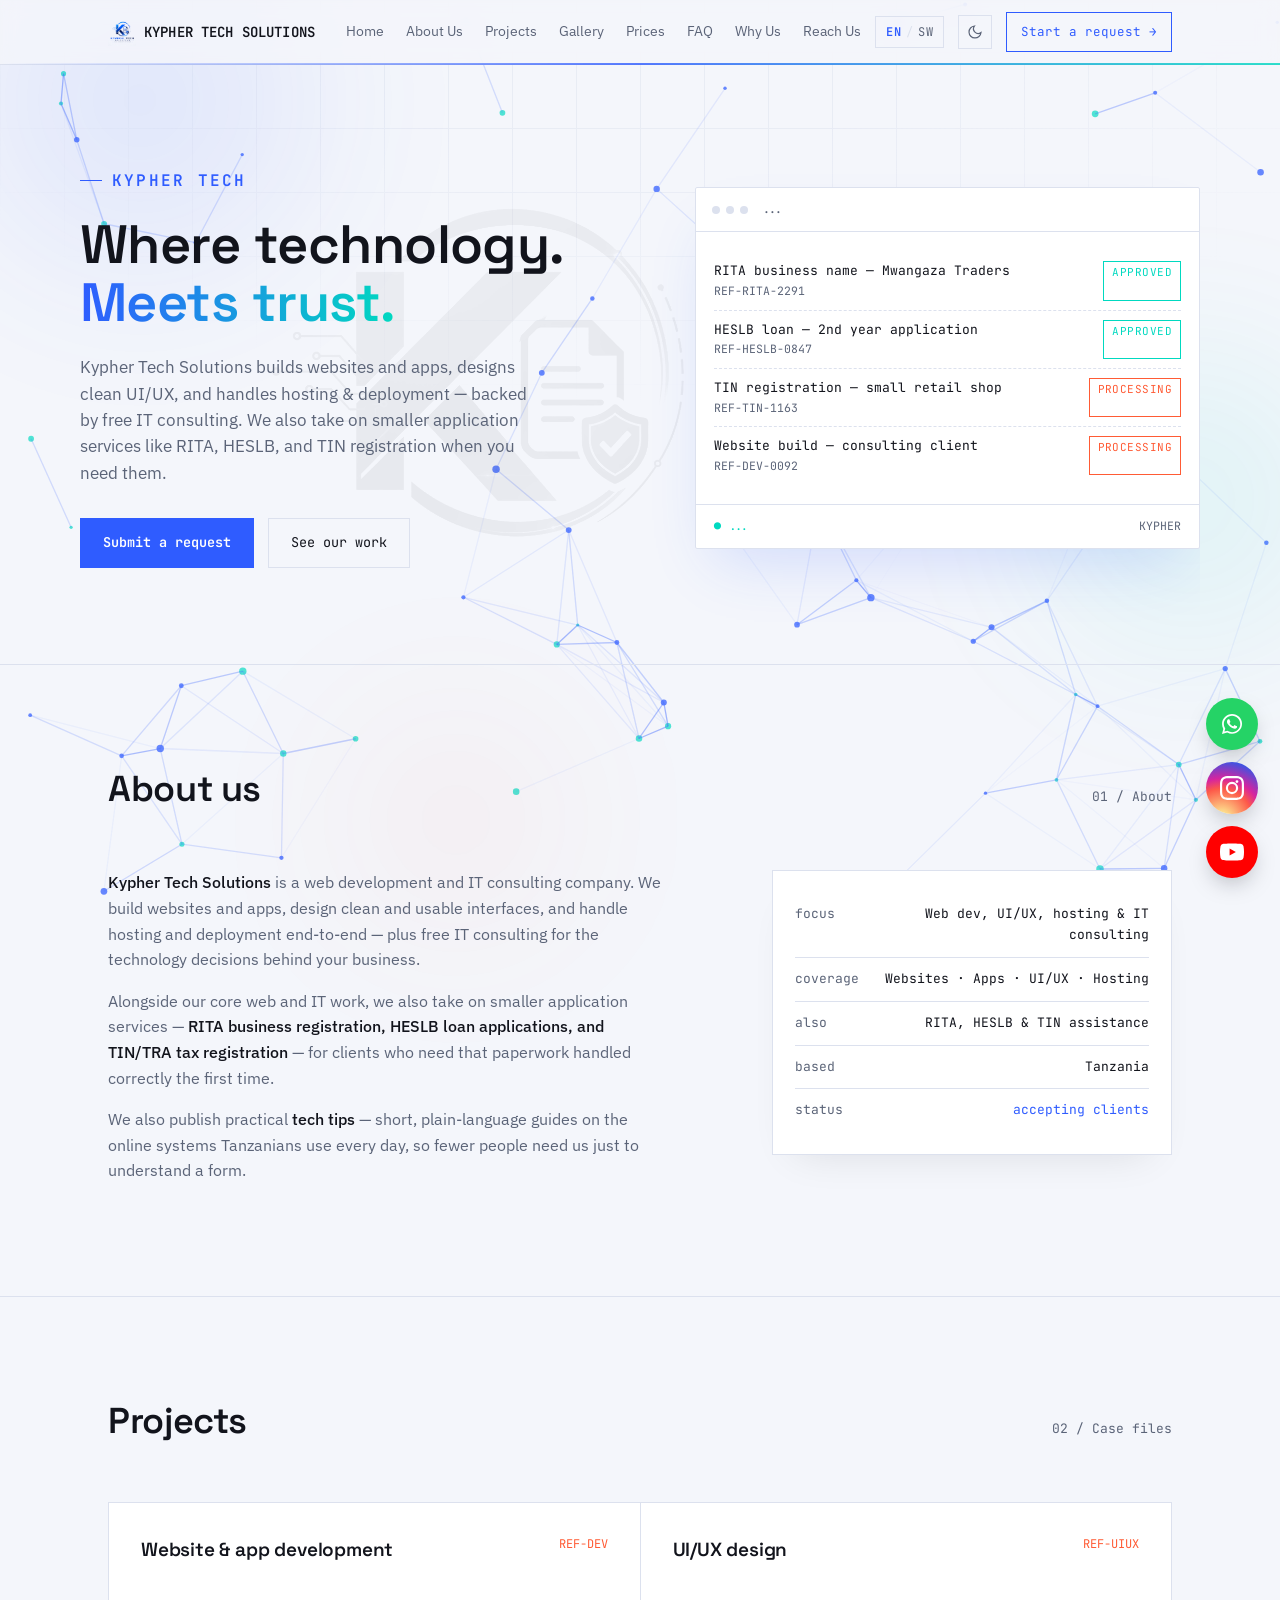
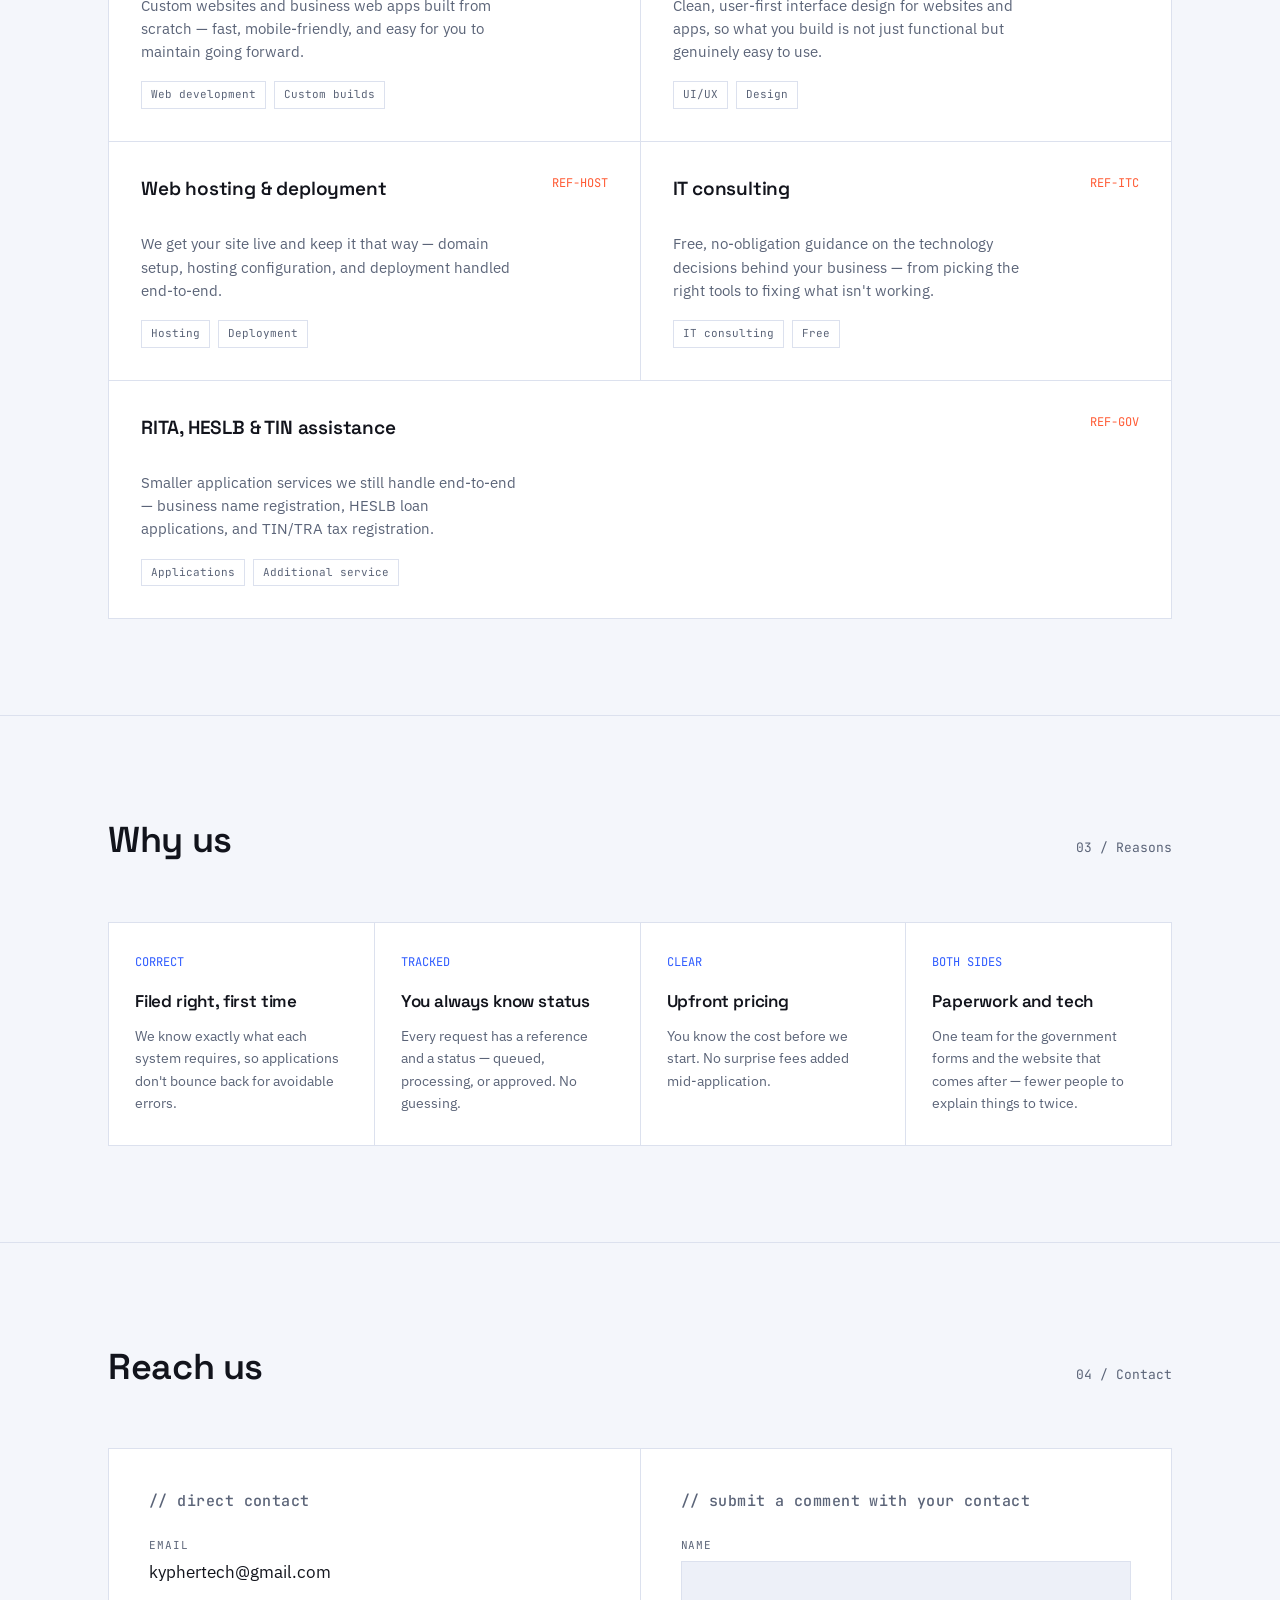
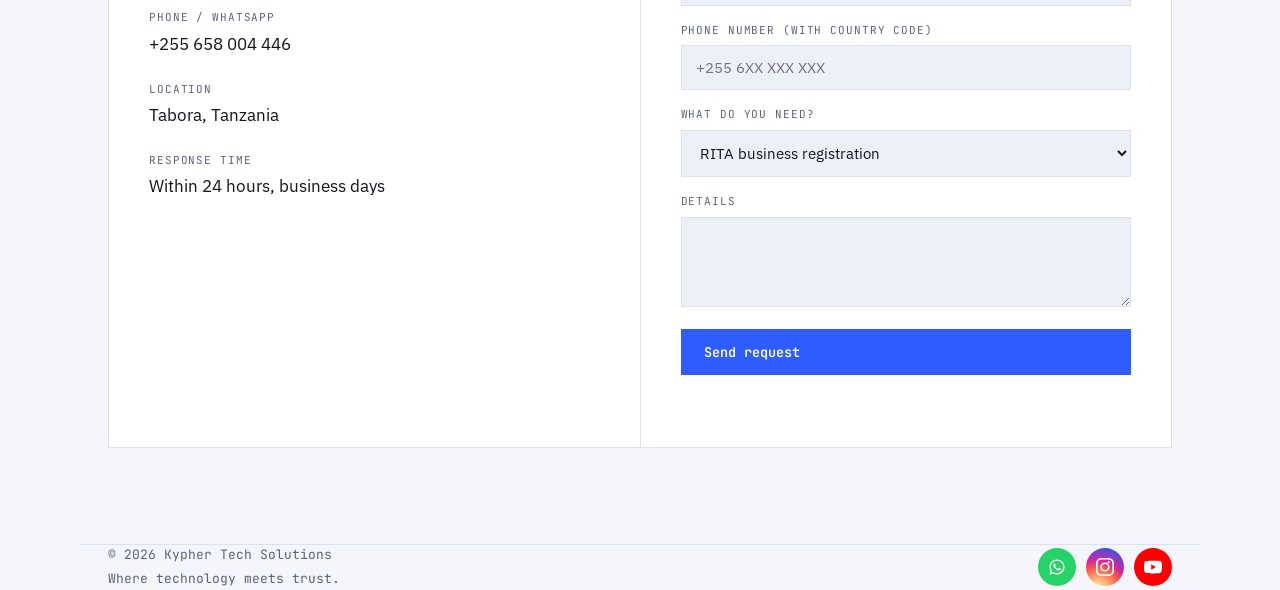
==== commit 7c982287: "Add files via upload" ====
--- a/index.html
+++ b/index.html
@@ -4,8 +4,29 @@
 <script>(function(){try{var t=localStorage.getItem("kypher-theme");if(!t){t=(window.matchMedia&&window.matchMedia("(prefers-color-scheme: dark)").matches)?"dark":"light";}document.documentElement.setAttribute("data-theme",t);}catch(e){}})();</script>
 <meta charset="UTF-8">
 <meta name="viewport" content="width=device-width, initial-scale=1.0">
-<title>Kypher Tech Solutions — Applications, Handled.</title>
-<meta name="description" content="Kypher Tech Solutions: RITA, HESLB and TIN applications, IT consulting, and web & app development.">
+<title>Kypher Tech Solutions — Web Development, UI/UX & IT Consulting</title>
+<meta name="description" content="Kypher Tech Solutions: website development, UI/UX design, hosting & deployment, and IT consulting — plus RITA, HESLB and TIN application support.">
+
+<!-- Favicon -->
+<link rel="icon" type="image/x-icon" href="assets/favicon.ico">
+<link rel="icon" type="image/png" sizes="32x32" href="assets/favicon-32.png">
+<link rel="icon" type="image/png" sizes="16x16" href="assets/favicon-16.png">
+<link rel="apple-touch-icon" sizes="180x180" href="assets/favicon-180.png">
+
+<!-- Open Graph / WhatsApp / Facebook preview -->
+<meta property="og:type" content="website">
+<meta property="og:site_name" content="Kypher Tech Solutions">
+<meta property="og:title" content="Kypher Tech Solutions — Web Development, UI/UX & IT Consulting">
+<meta property="og:description" content="Website development, UI/UX design, hosting & deployment, and IT consulting — plus RITA, HESLB and TIN application support.">
+<meta property="og:image" content="https://kyphertech.com/assets/og-image.png">
+<meta property="og:url" content="https://kyphertech.com/">
+<meta property="og:locale" content="en_US">
+
+<!-- Twitter/X Card -->
+<meta name="twitter:card" content="summary_large_image">
+<meta name="twitter:title" content="Kypher Tech Solutions — Web Development, UI/UX & IT Consulting">
+<meta name="twitter:description" content="Website development, UI/UX design, hosting & deployment, and IT consulting — plus RITA, HESLB and TIN application support.">
+<meta name="twitter:image" content="https://kyphertech.com/assets/og-image.png">
 <link rel="preconnect" href="https://fonts.googleapis.com">
 <link href="https://fonts.googleapis.com/css2?family=Space+Grotesk:wght@400;500;600;700&family=IBM+Plex+Sans:wght@400;500;600&family=JetBrains+Mono:wght@400;500;600&display=swap" rel="stylesheet">
 <link rel="stylesheet" href="style.css">
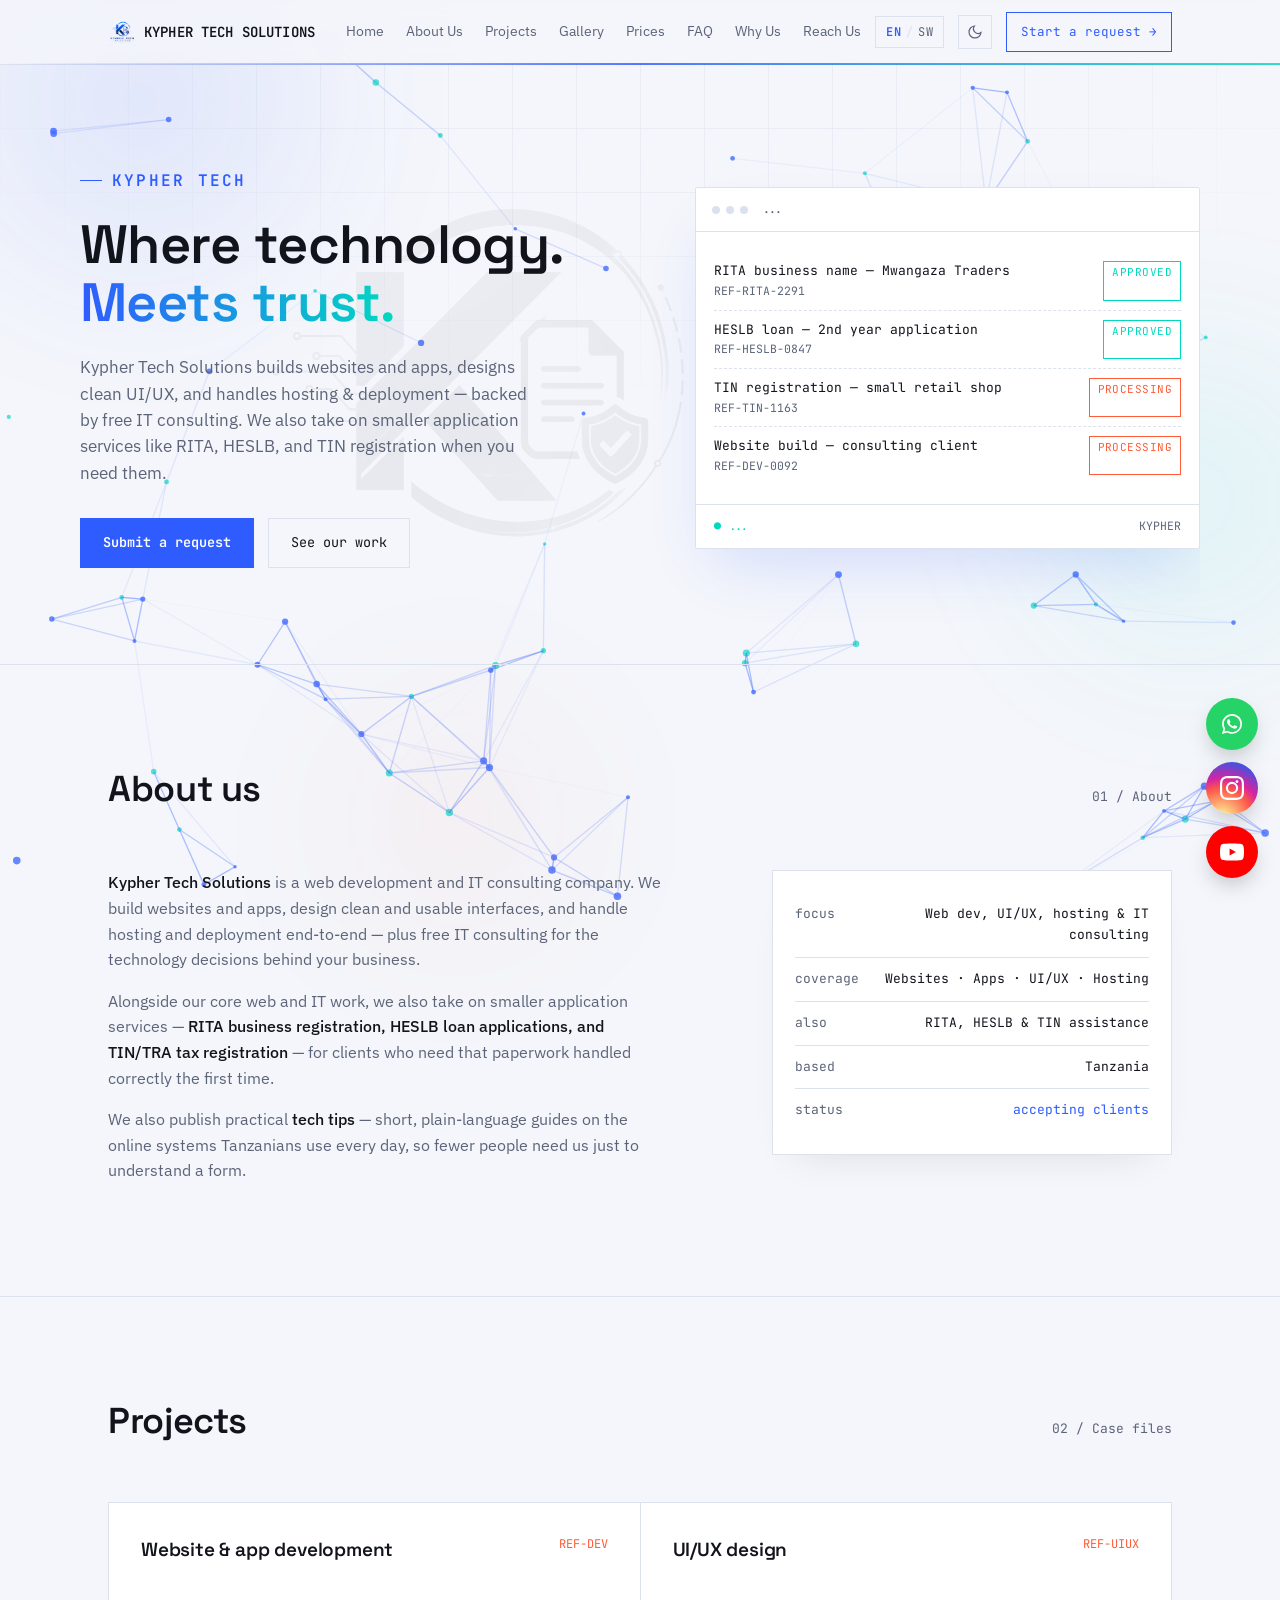
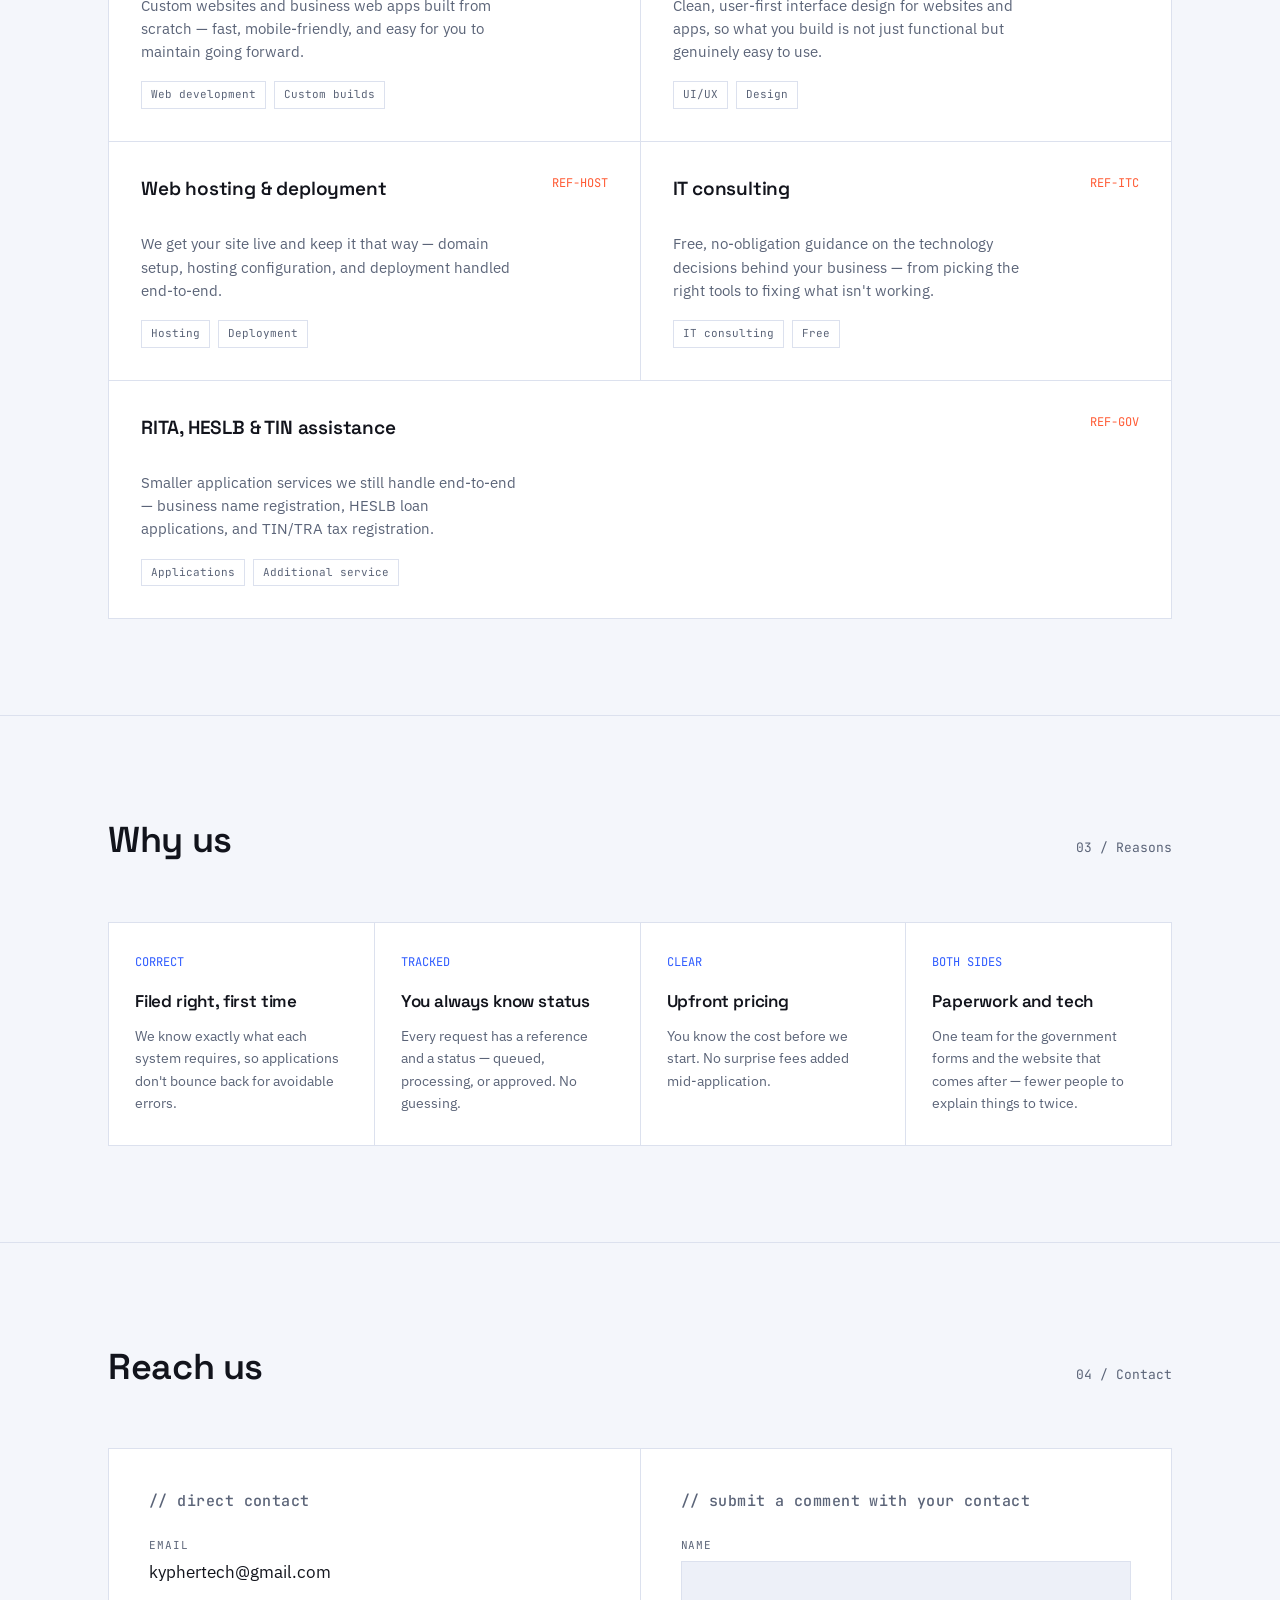
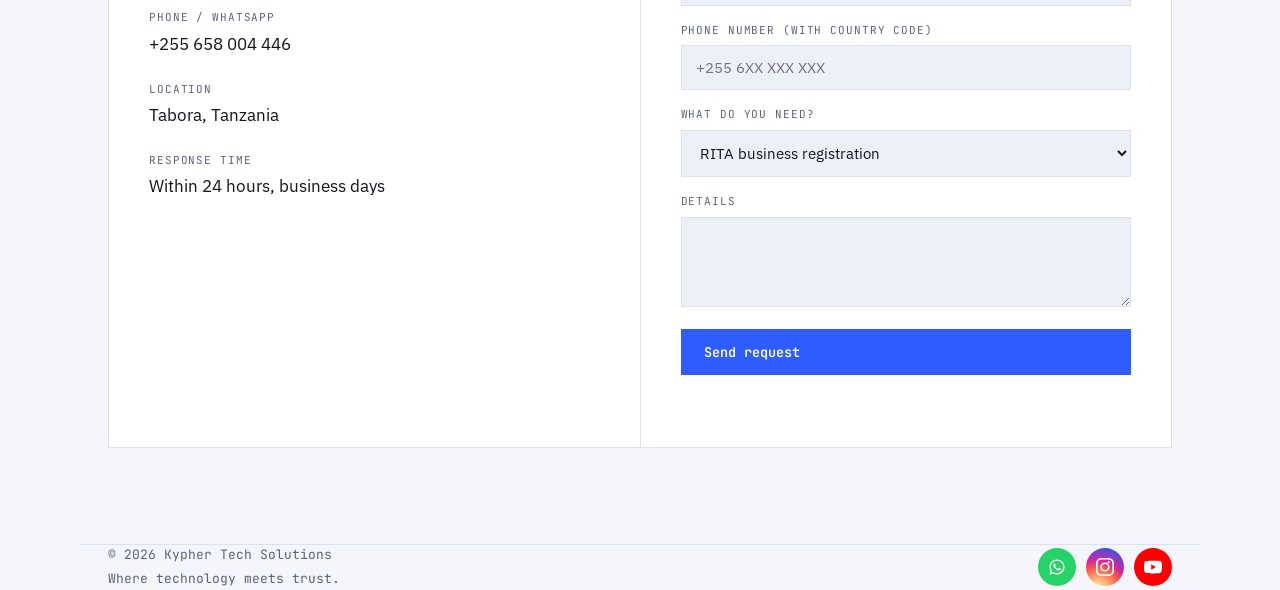
==== commit fdb36924: "Add files via upload" ====
--- a/index.html
+++ b/index.html
@@ -18,15 +18,15 @@
 <meta property="og:site_name" content="Kypher Tech Solutions">
 <meta property="og:title" content="Kypher Tech Solutions — Web Development, UI/UX & IT Consulting">
 <meta property="og:description" content="Website development, UI/UX design, hosting & deployment, and IT consulting — plus RITA, HESLB and TIN application support.">
-<meta property="og:image" content="https://kyphertech.com/assets/og-image.png">
-<meta property="og:url" content="https://kyphertech.com/">
+<meta property="og:image" content="https://kyphertech.online/assets/og-image.png">
+<meta property="og:url" content="https://kyphertech.online/">
 <meta property="og:locale" content="en_US">
 
 <!-- Twitter/X Card -->
 <meta name="twitter:card" content="summary_large_image">
 <meta name="twitter:title" content="Kypher Tech Solutions — Web Development, UI/UX & IT Consulting">
 <meta name="twitter:description" content="Website development, UI/UX design, hosting & deployment, and IT consulting — plus RITA, HESLB and TIN application support.">
-<meta name="twitter:image" content="https://kyphertech.com/assets/og-image.png">
+<meta name="twitter:image" content="https://kyphertech.online/assets/og-image.png">
 <link rel="preconnect" href="https://fonts.googleapis.com">
 <link href="https://fonts.googleapis.com/css2?family=Space+Grotesk:wght@400;500;600;700&family=IBM+Plex+Sans:wght@400;500;600&family=JetBrains+Mono:wght@400;500;600&display=swap" rel="stylesheet">
 <link rel="stylesheet" href="style.css">
